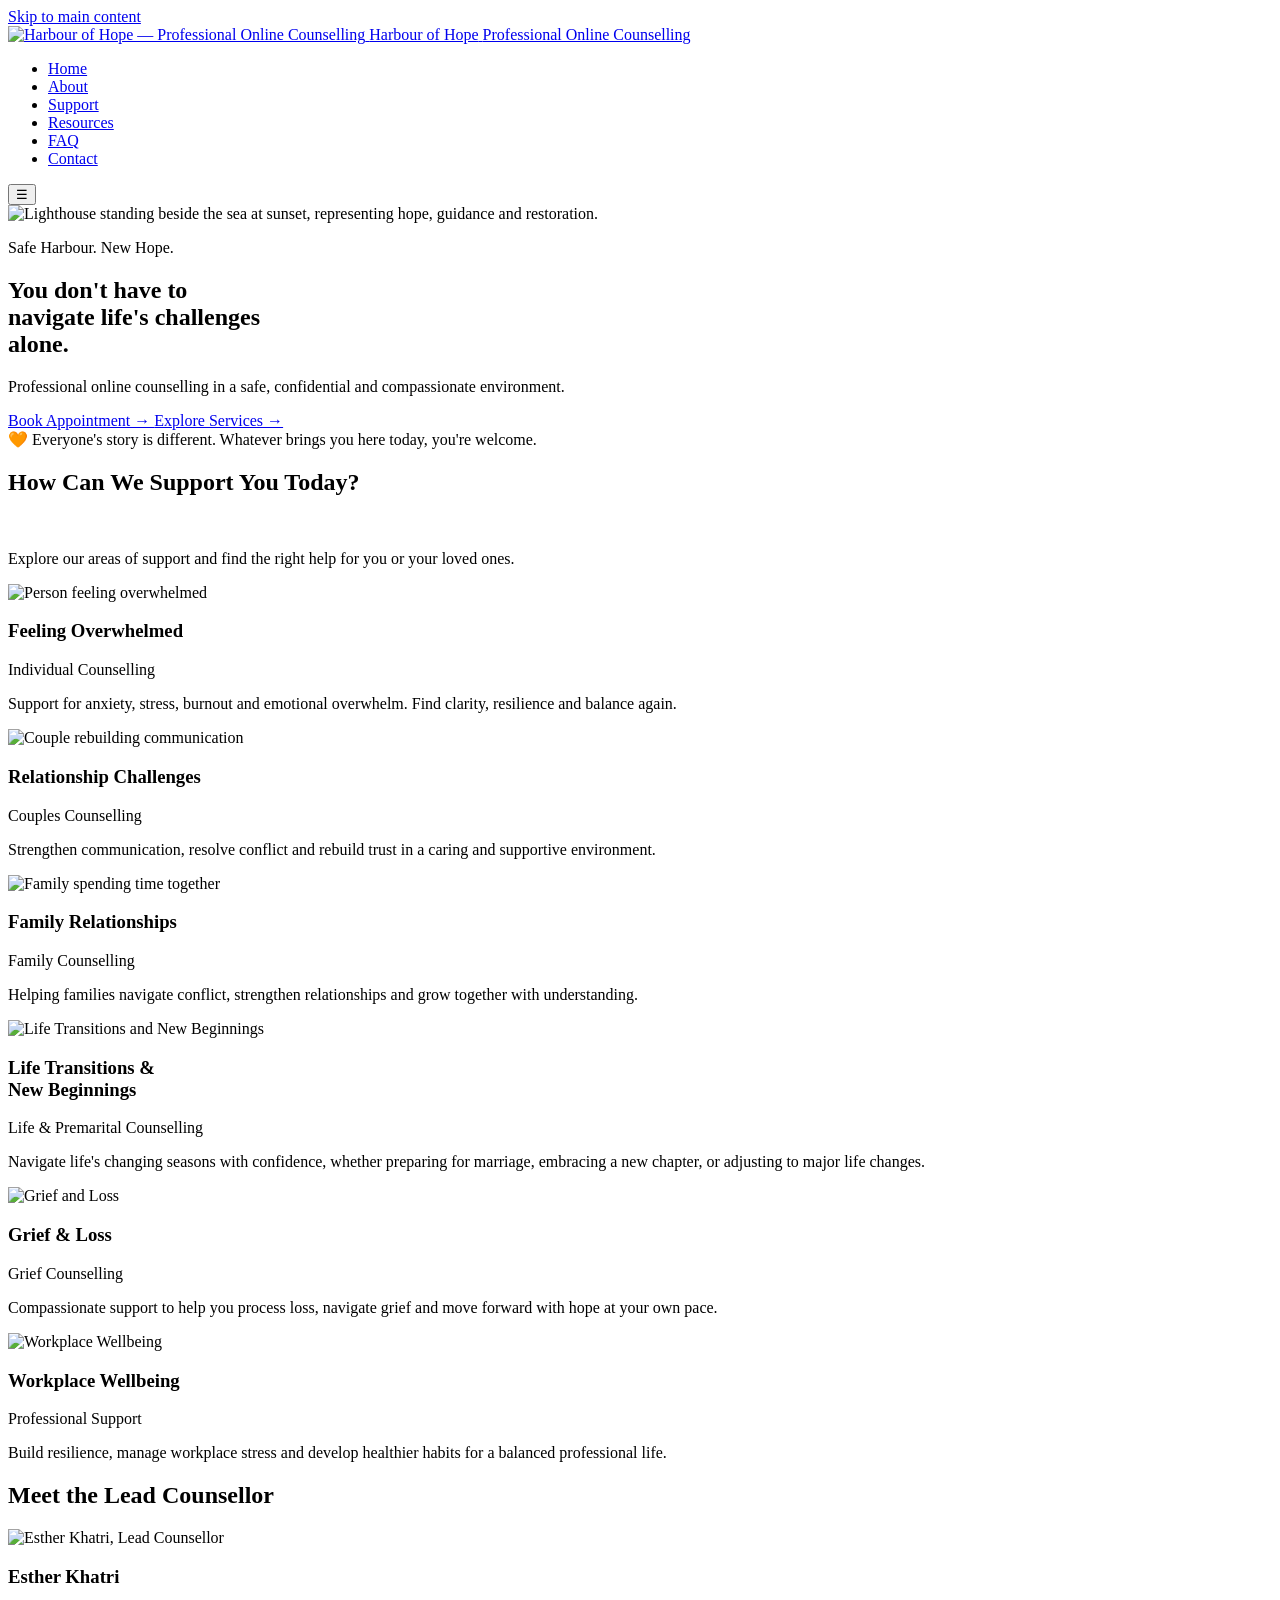
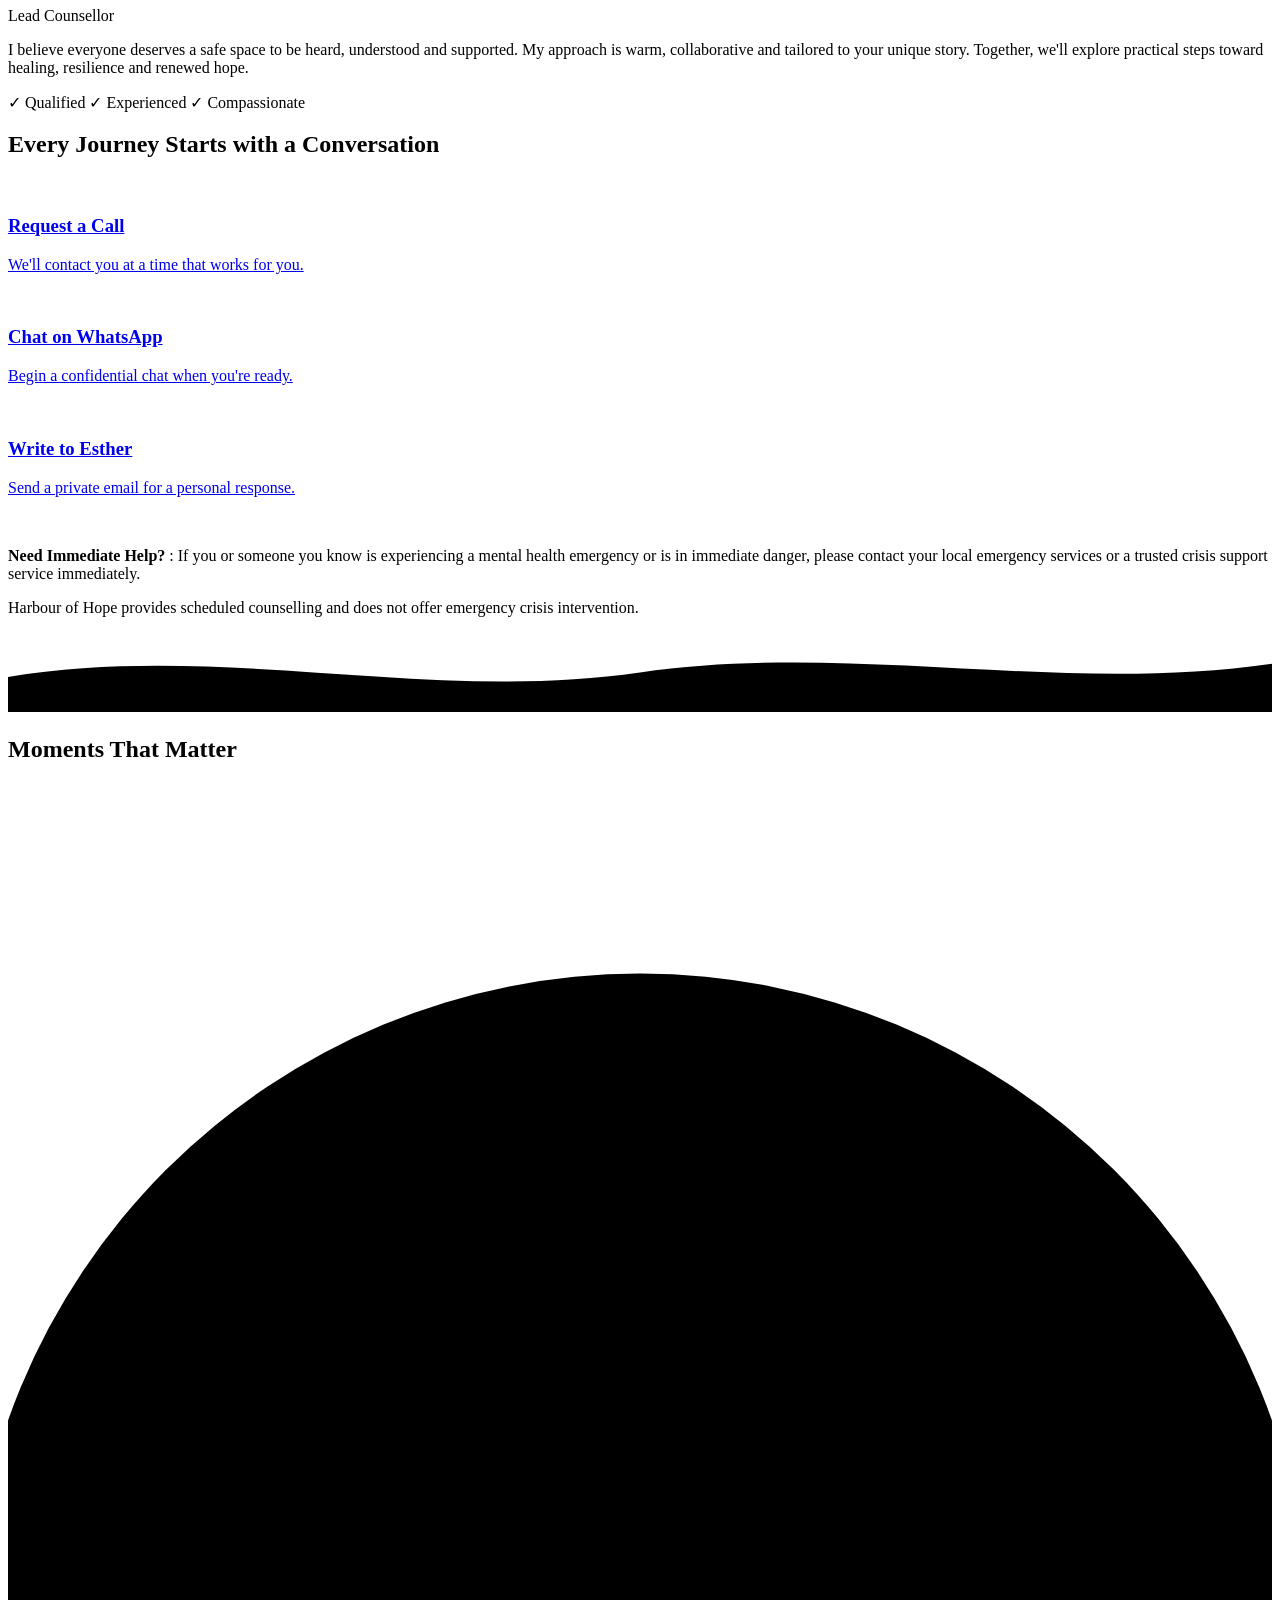
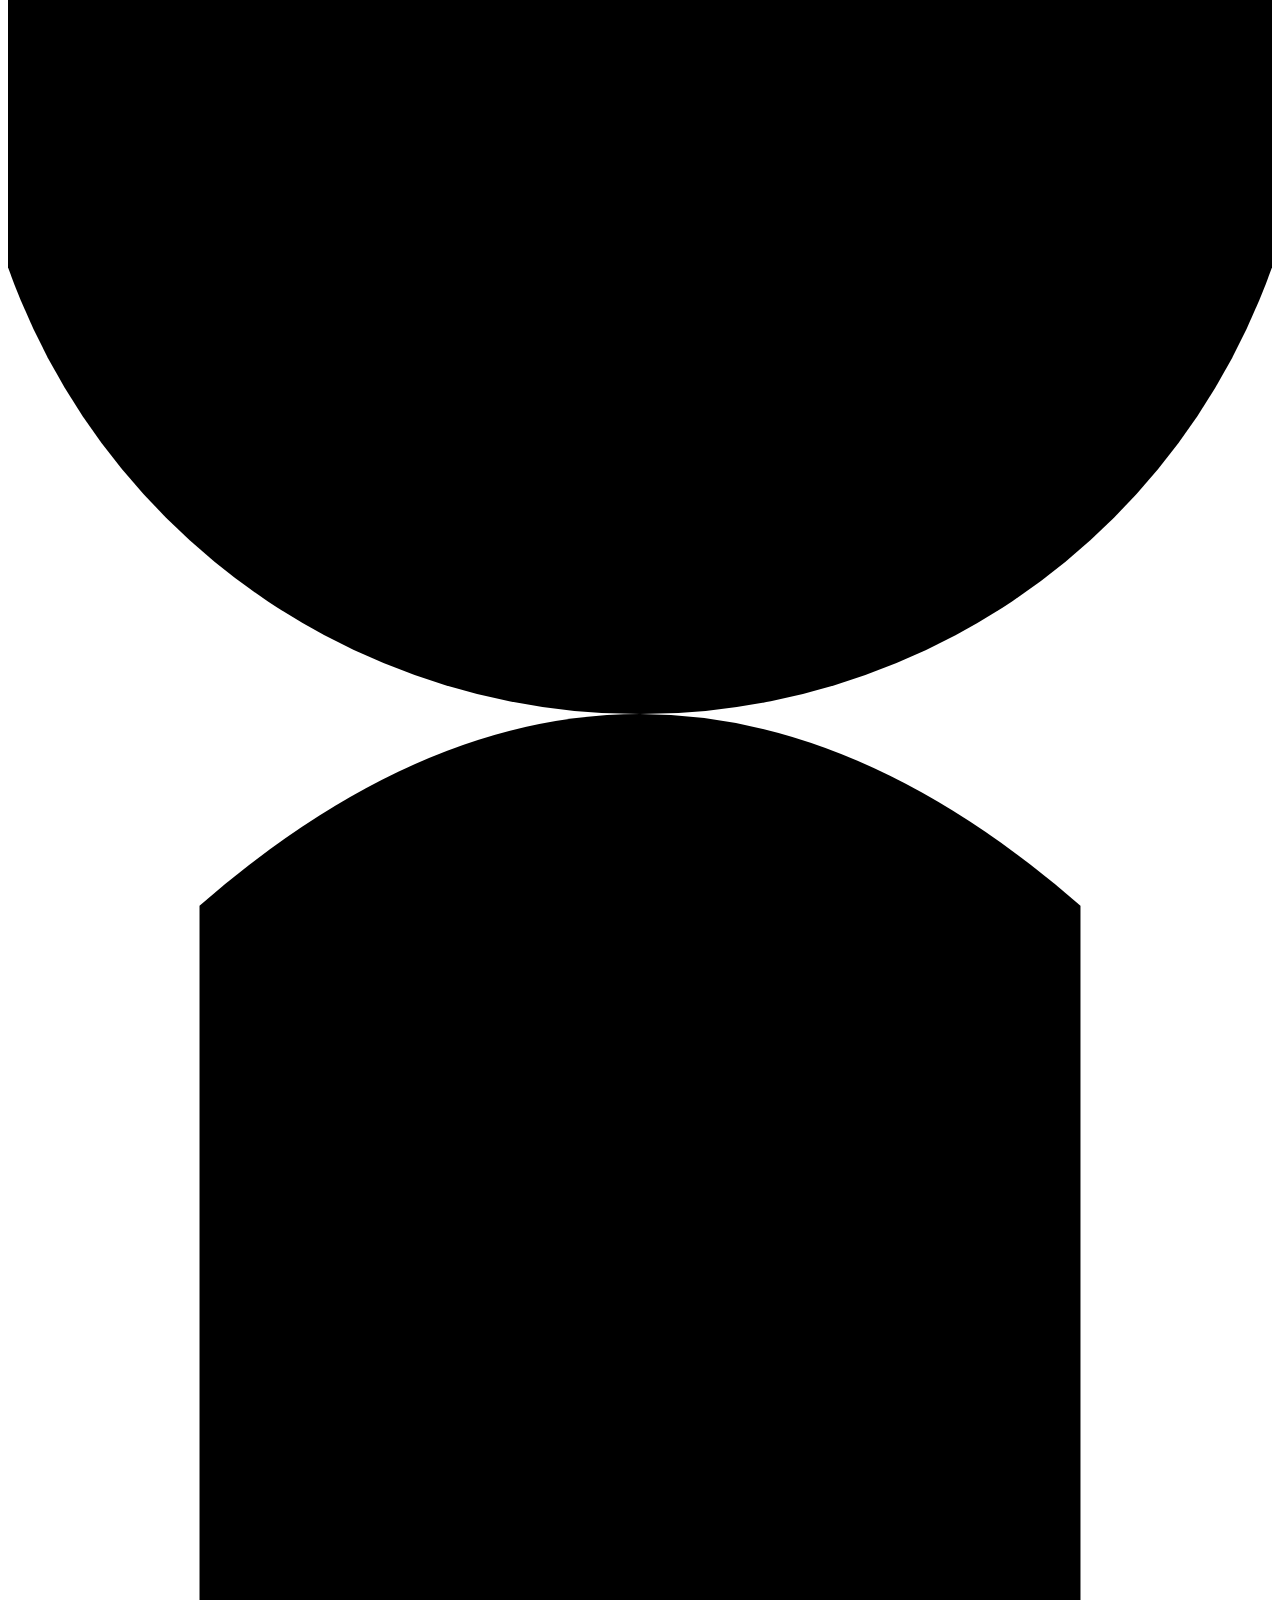
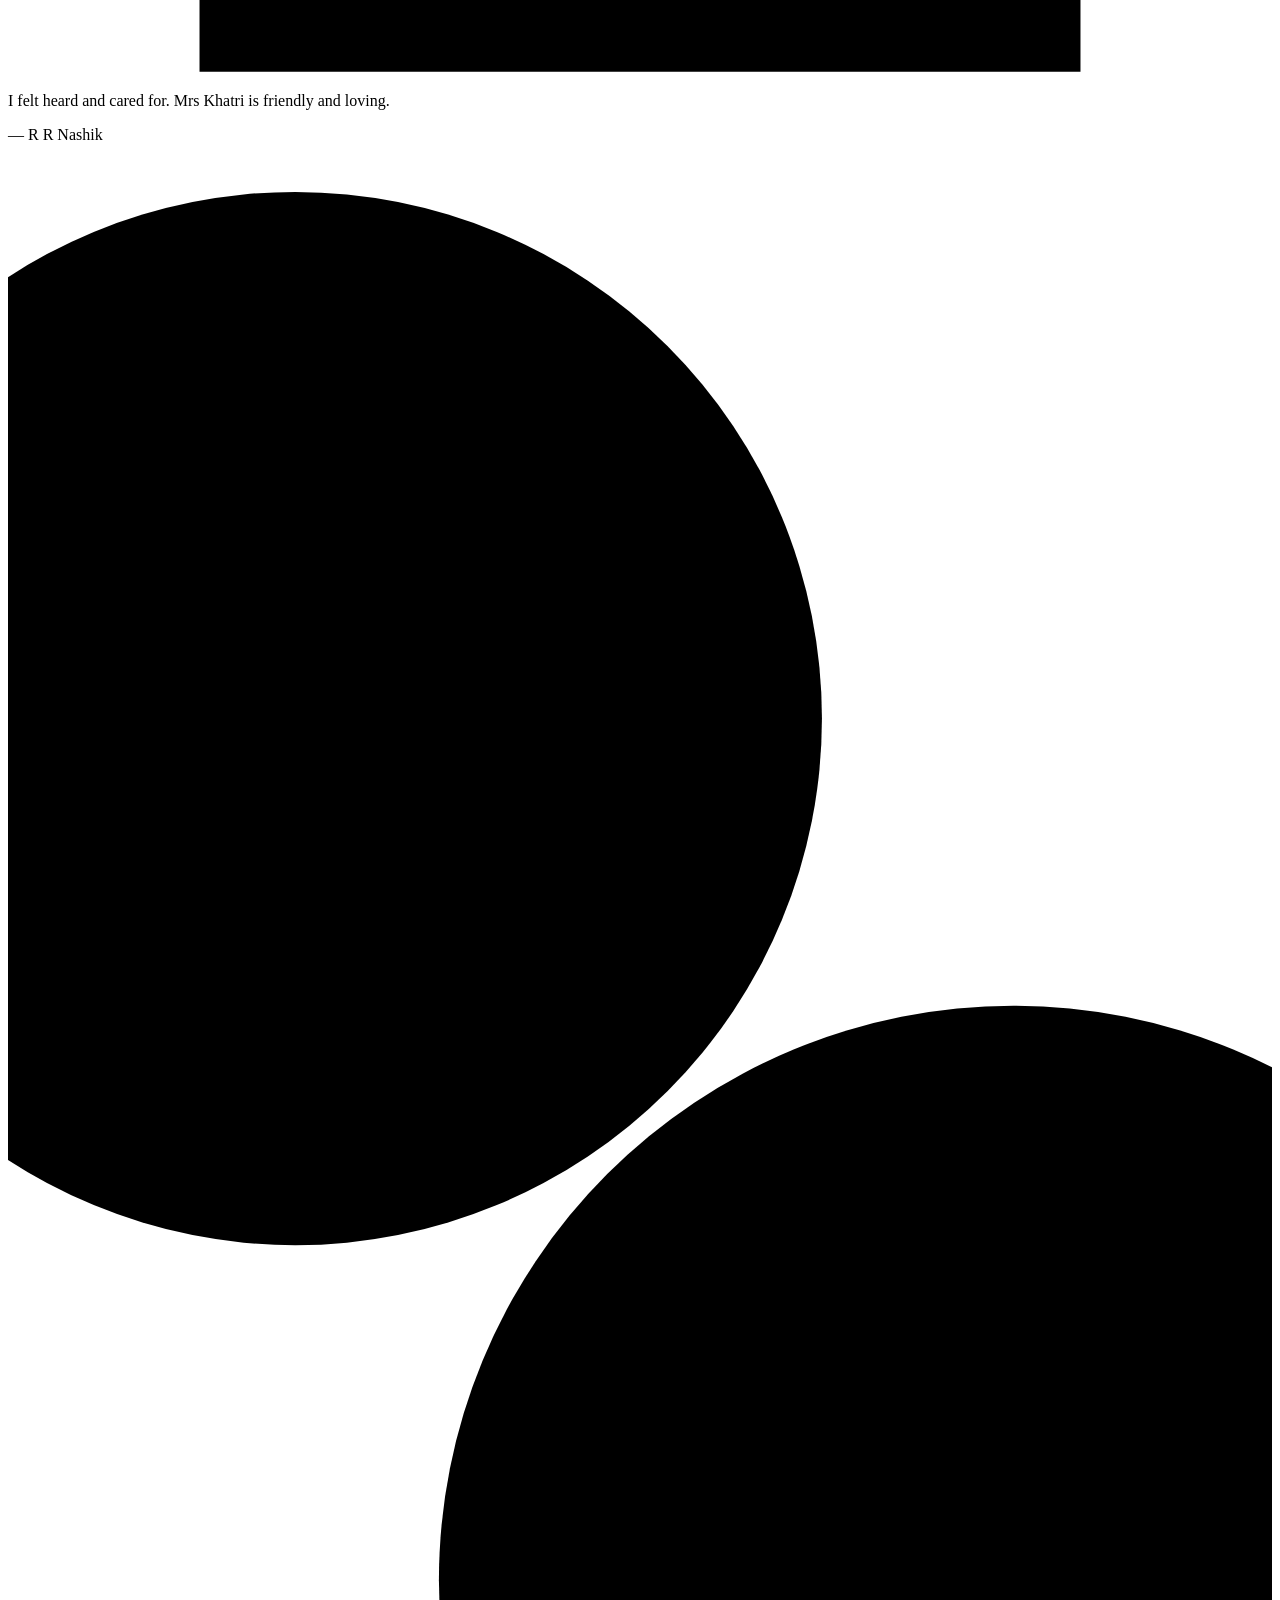
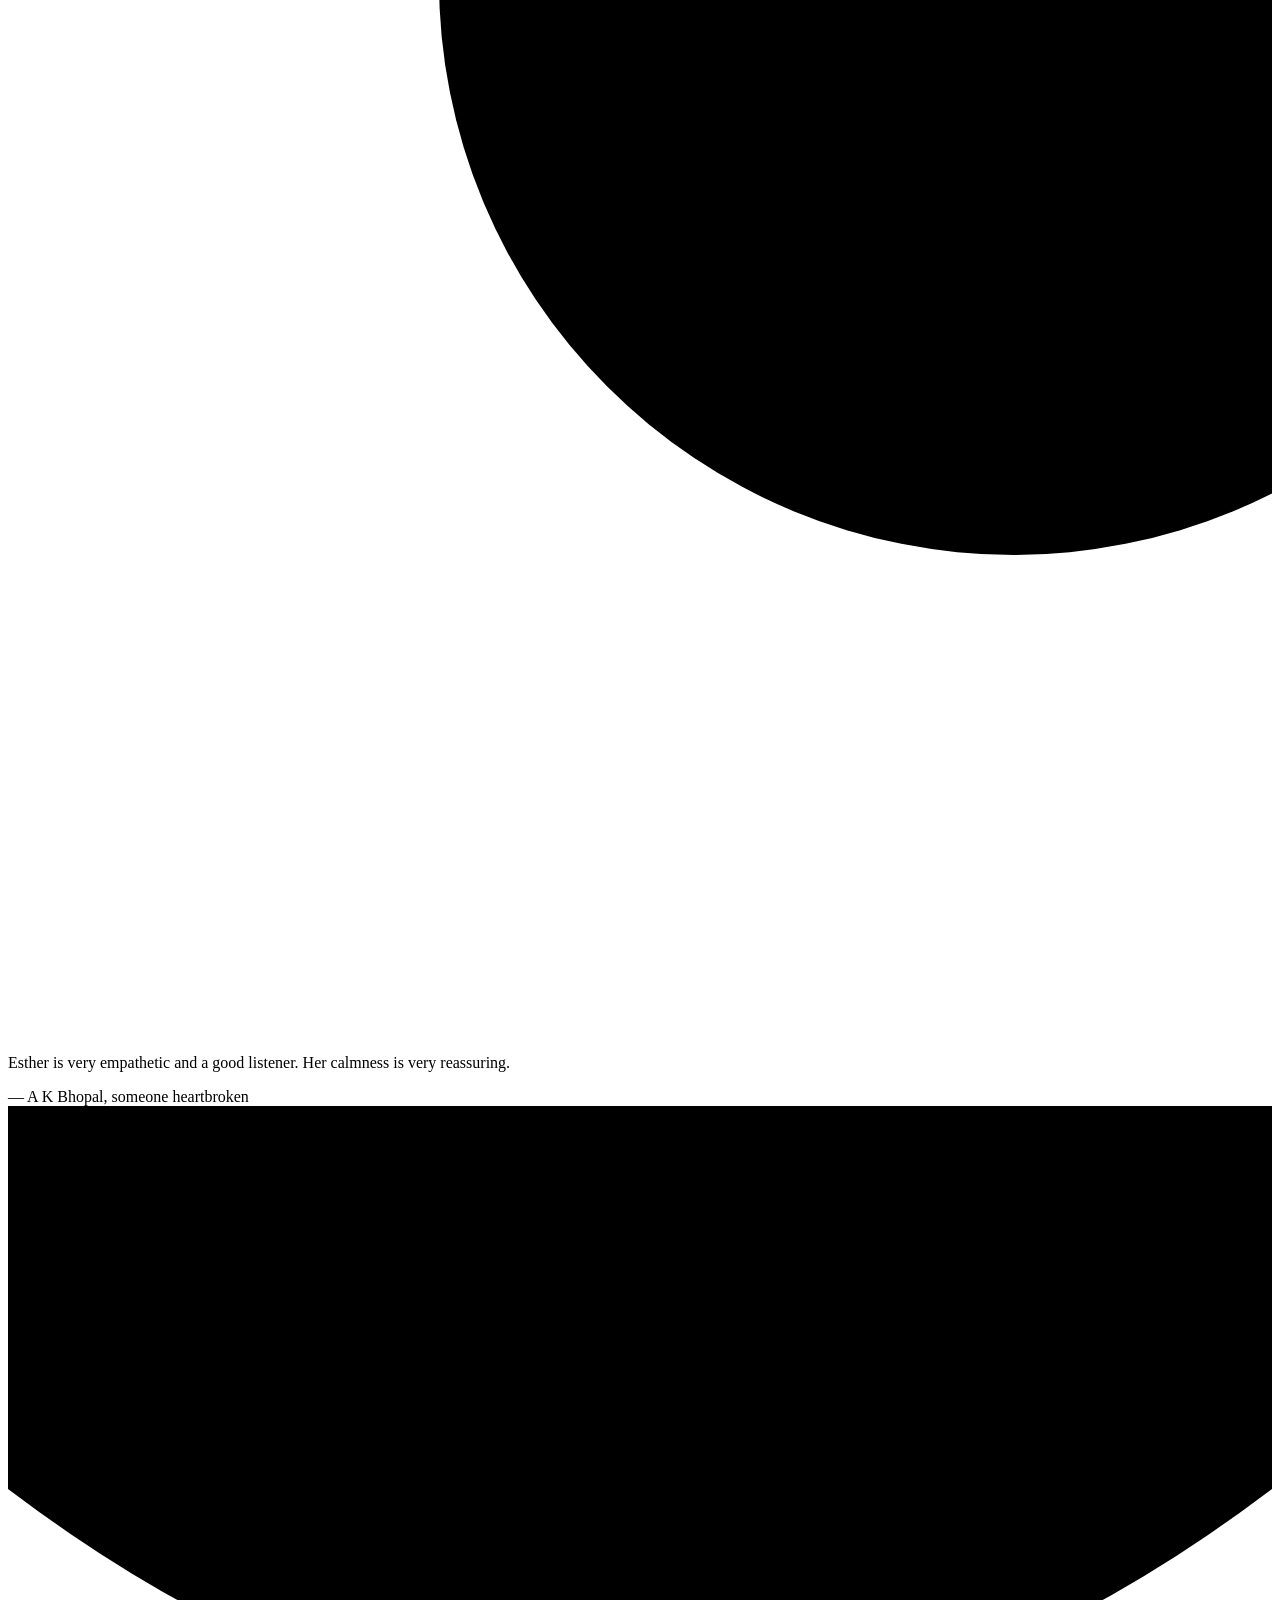
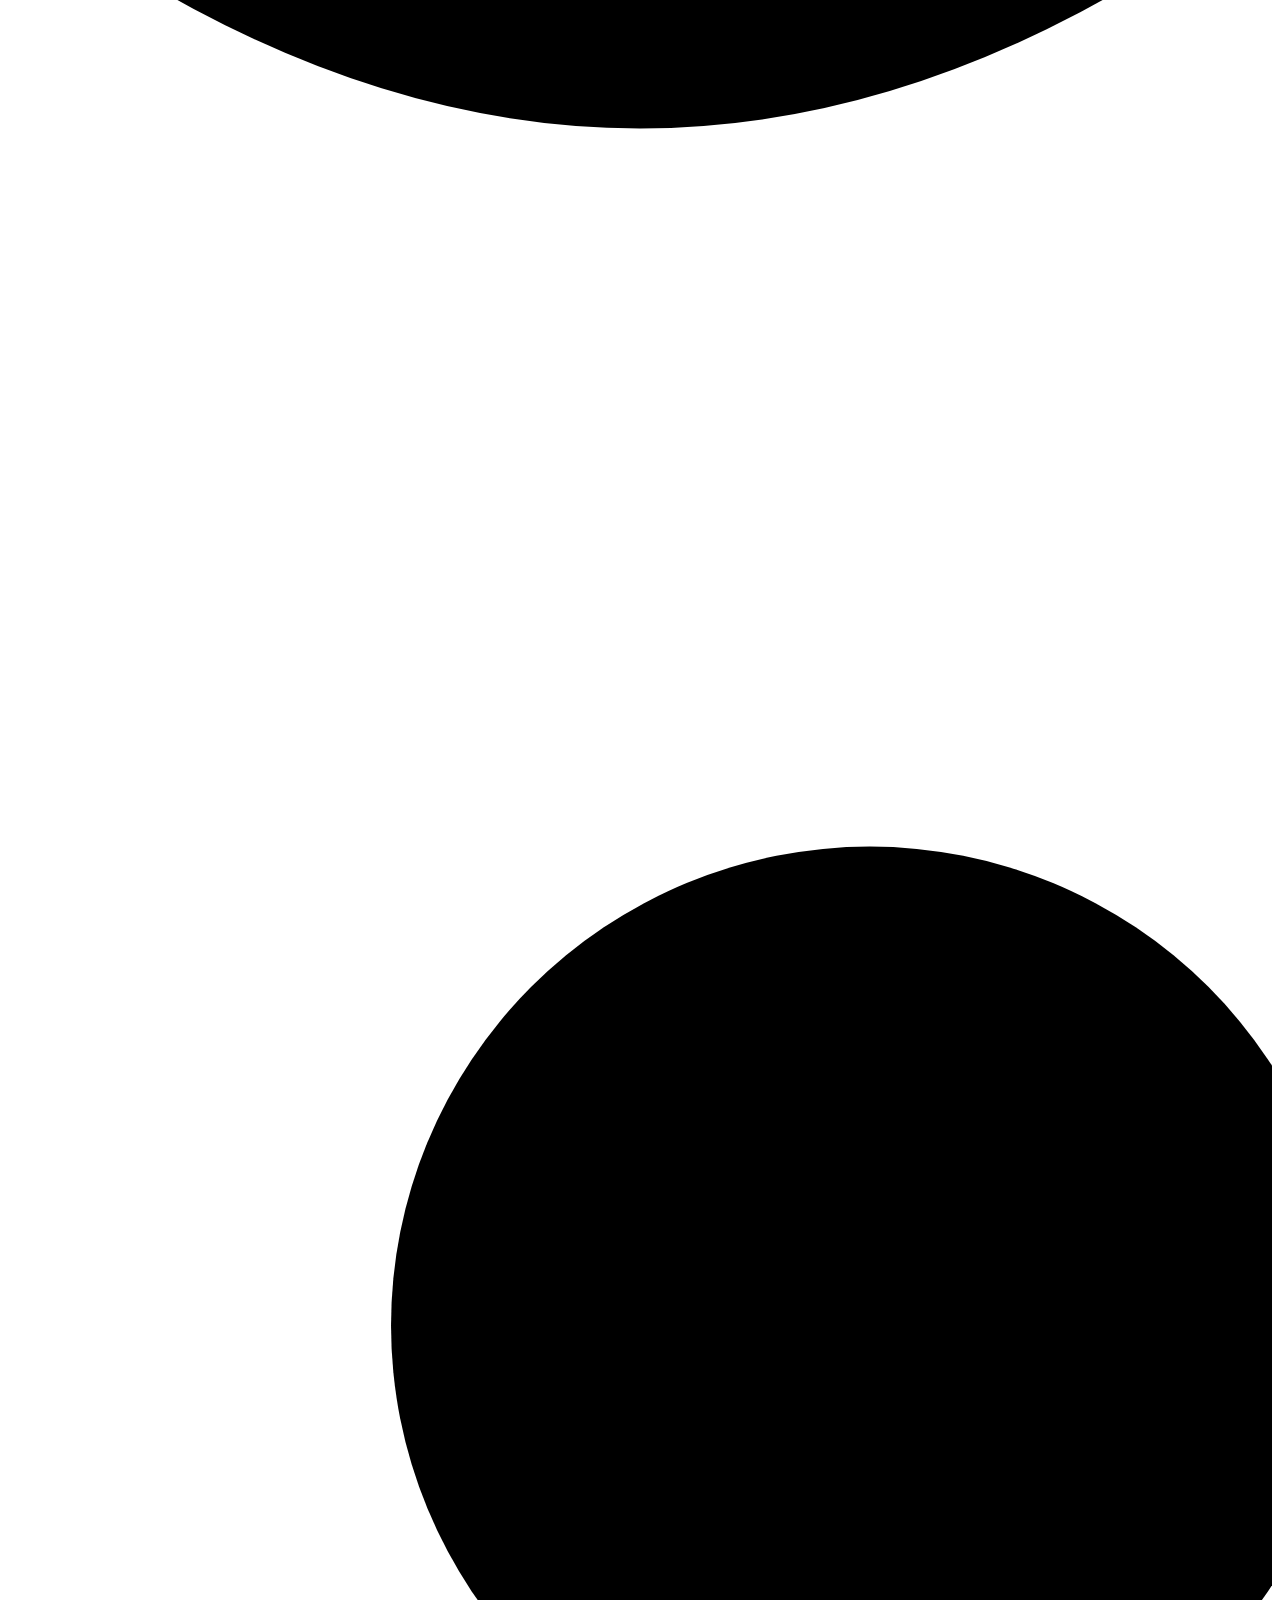
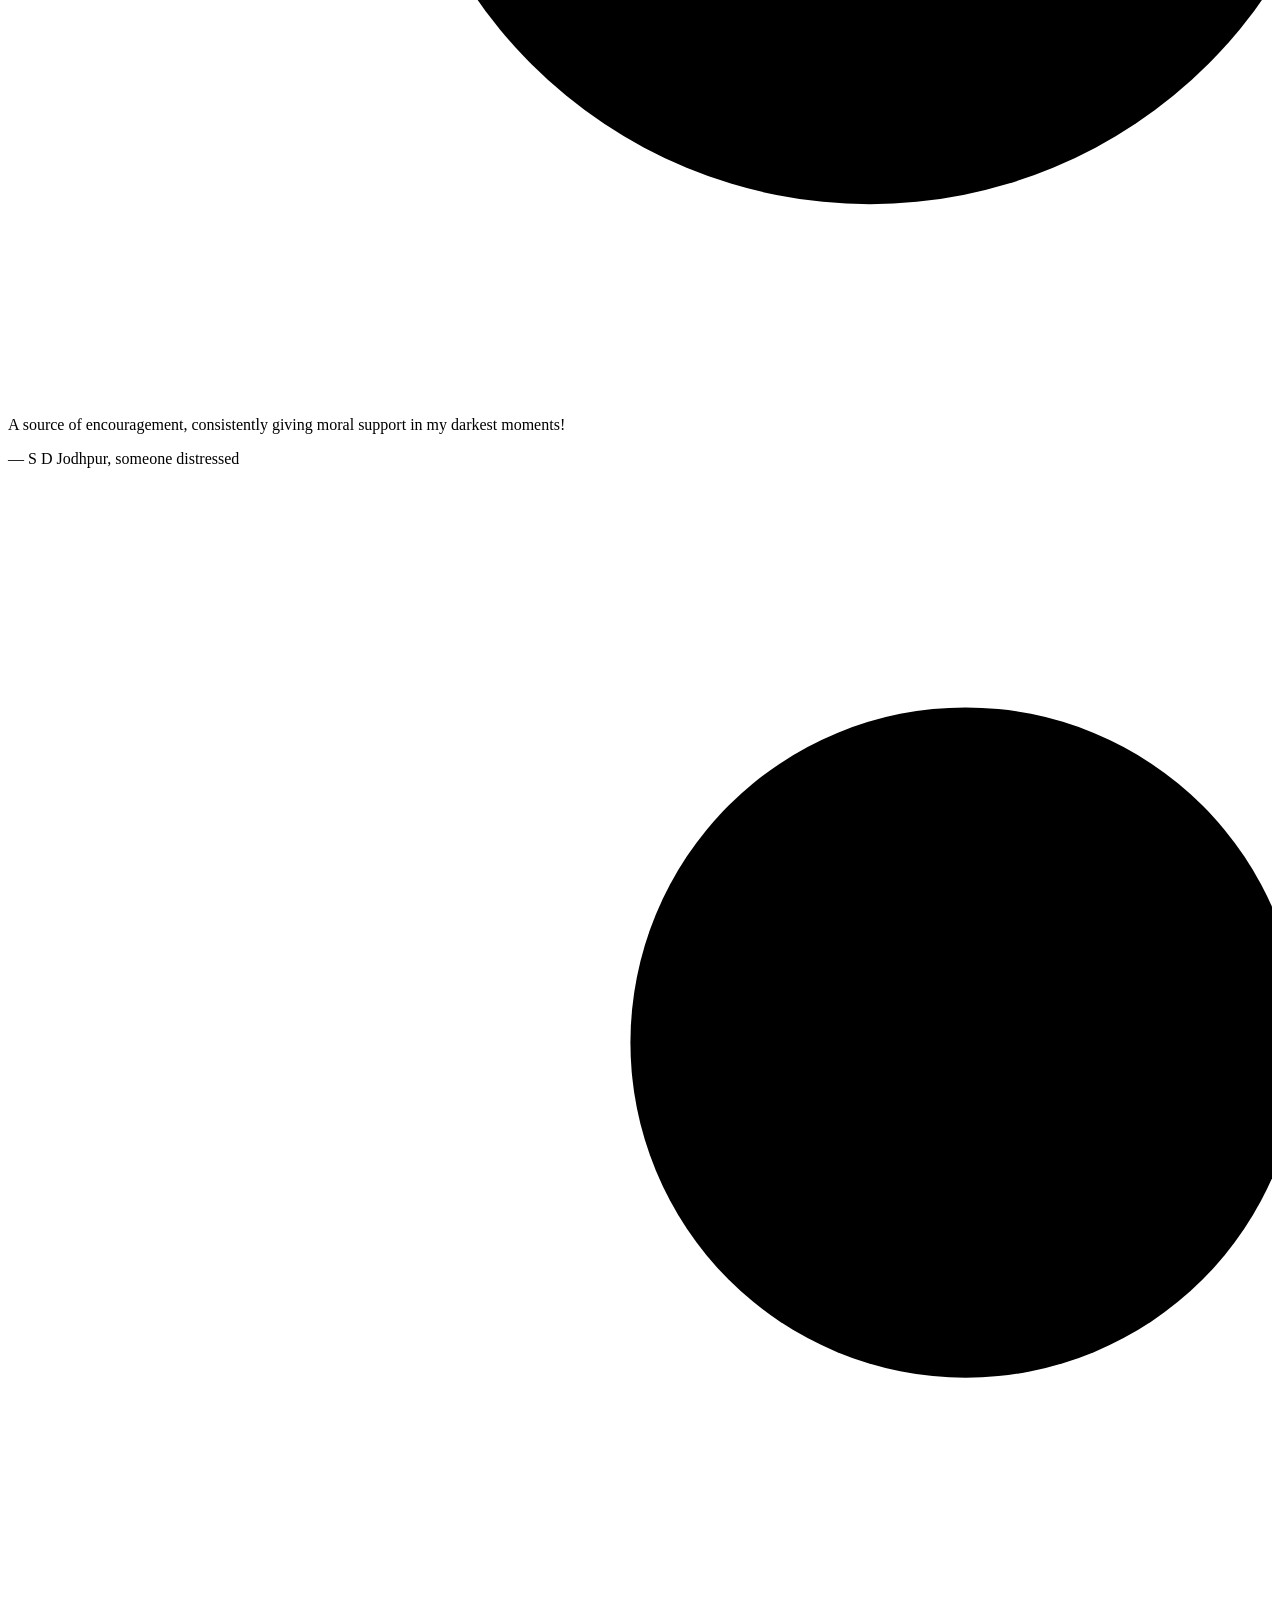
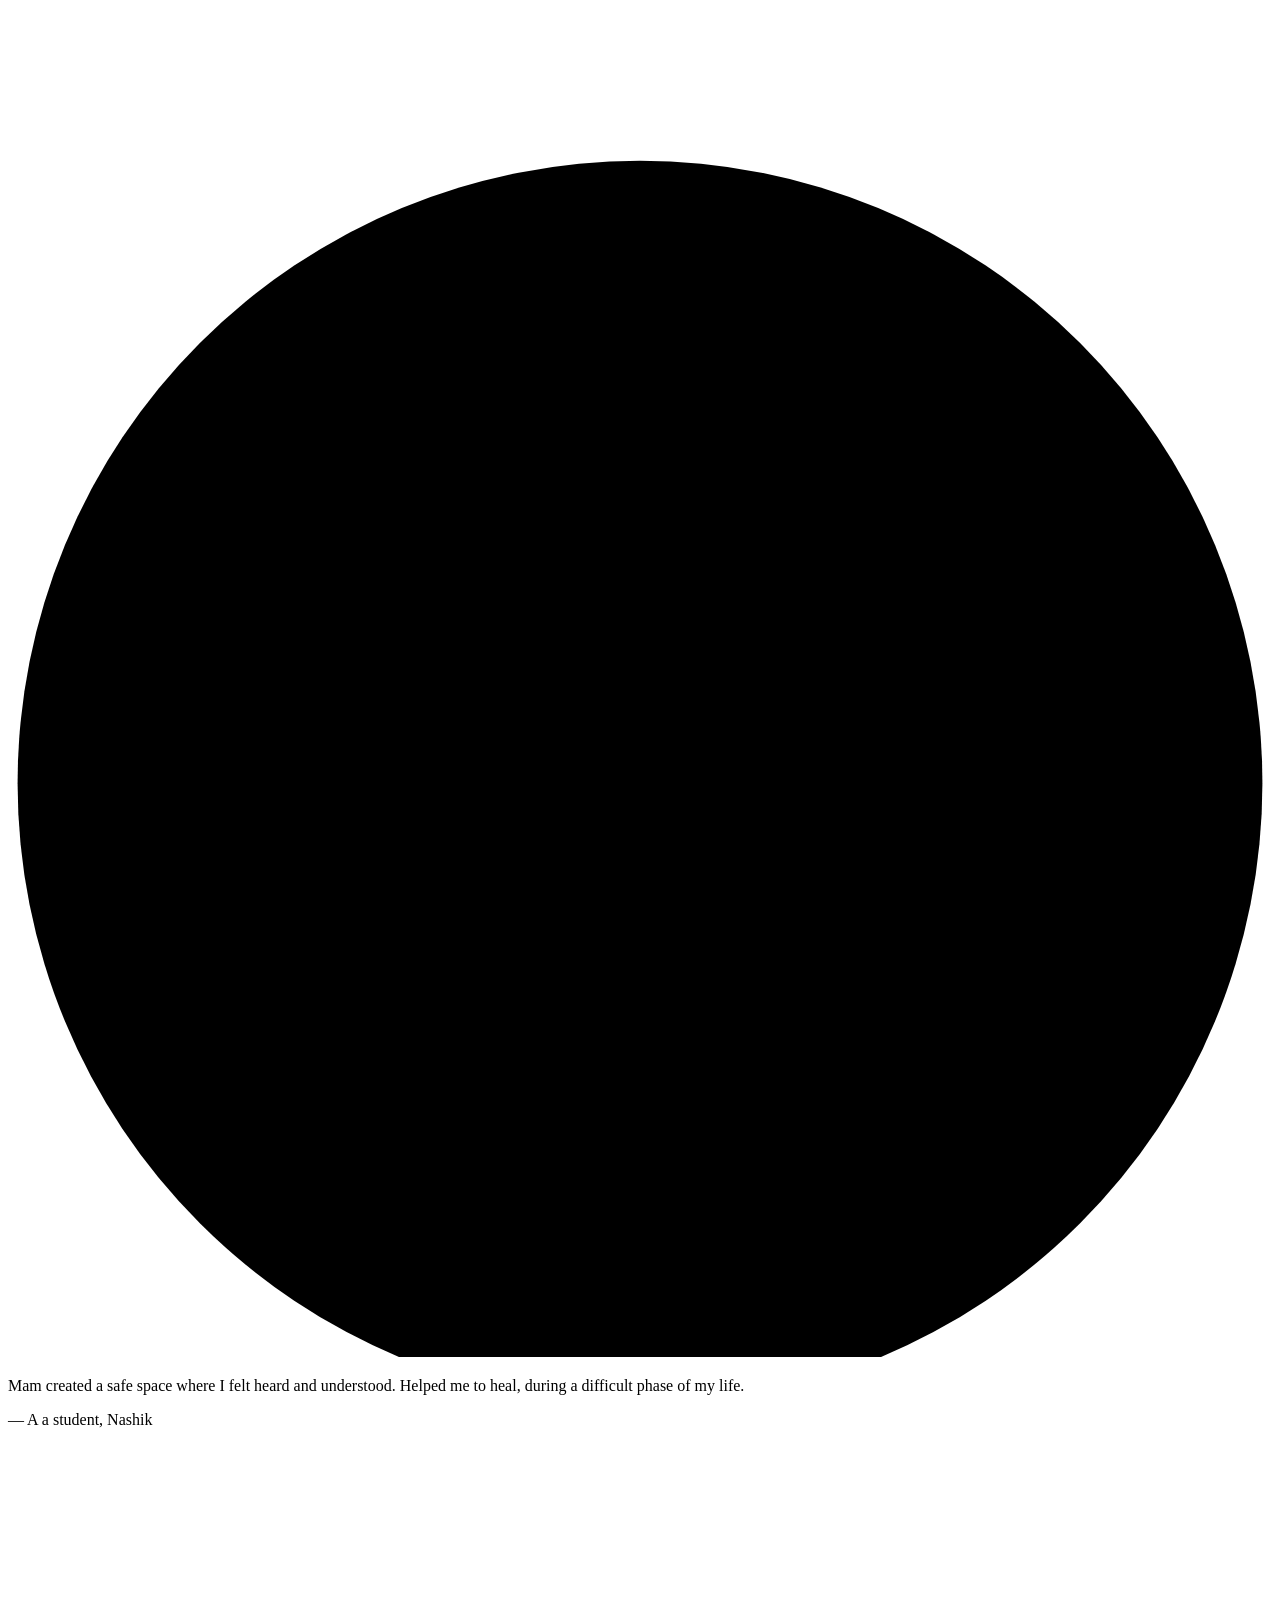
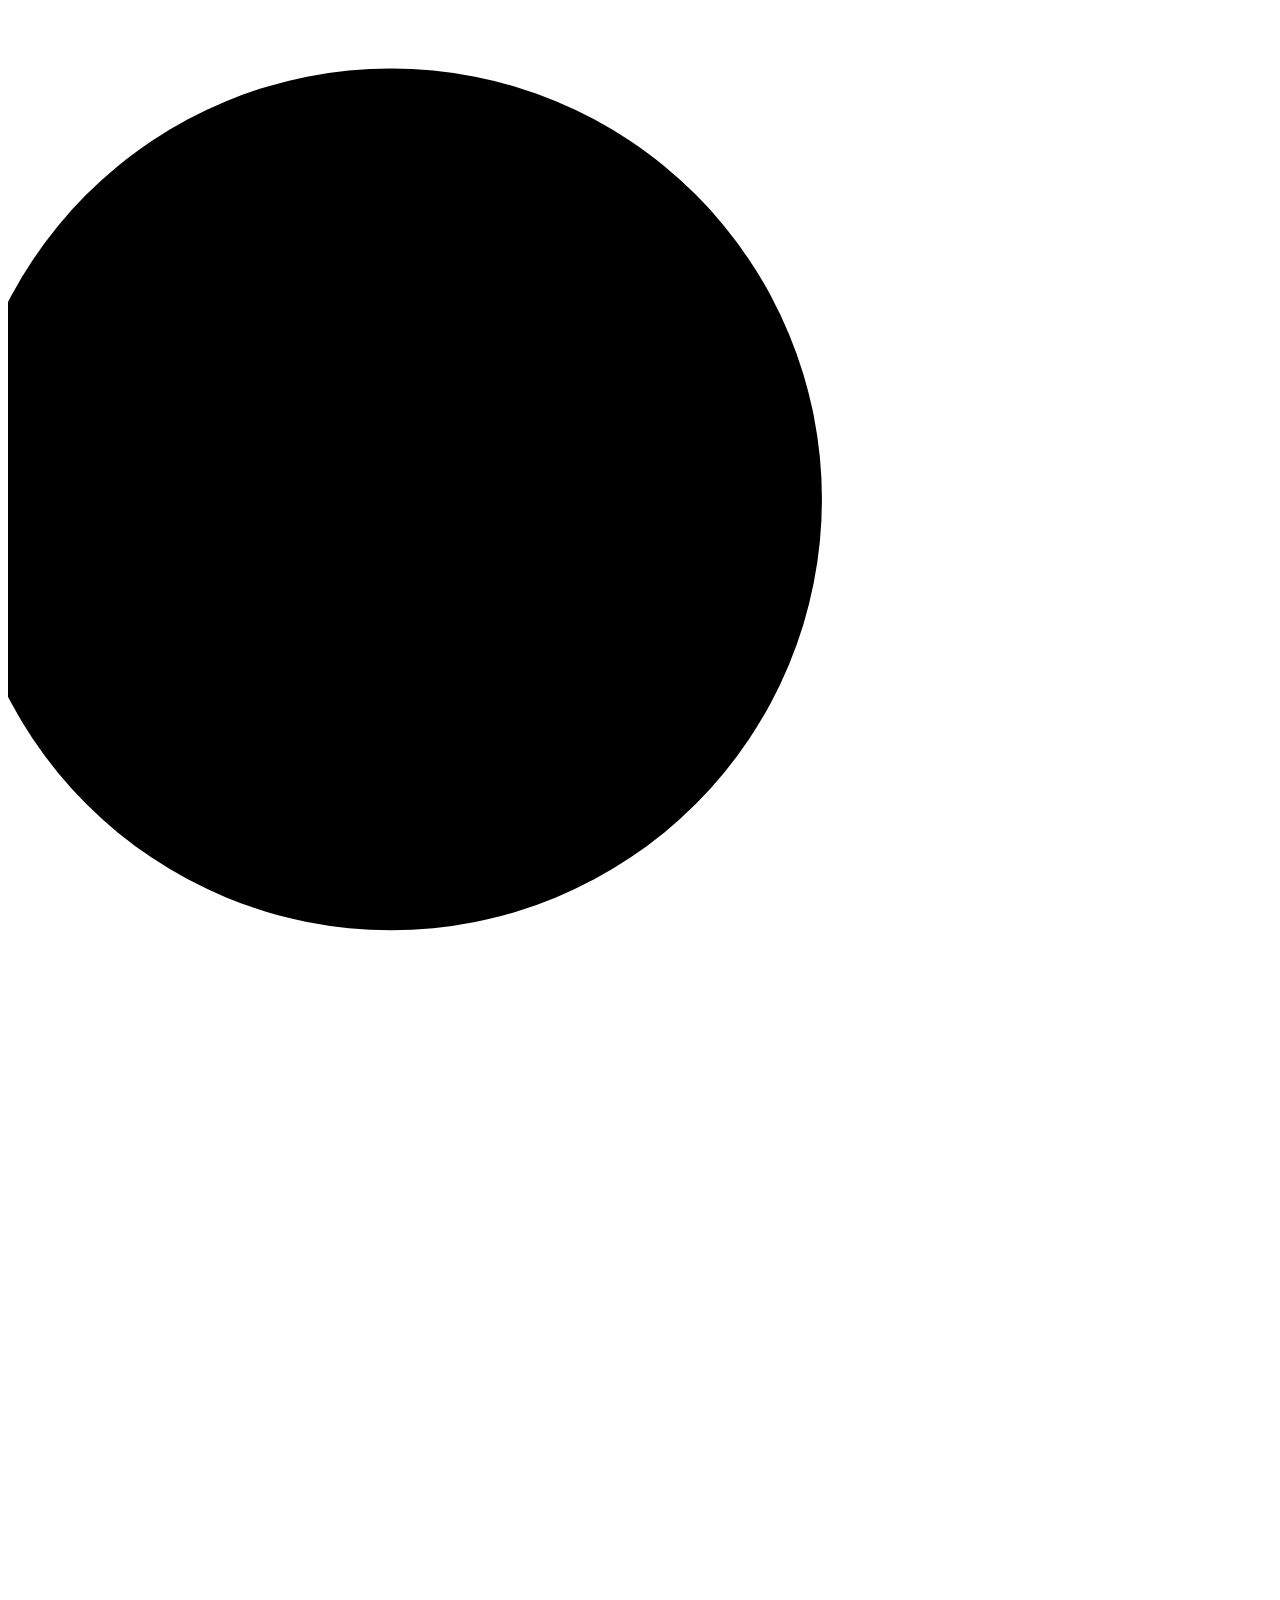
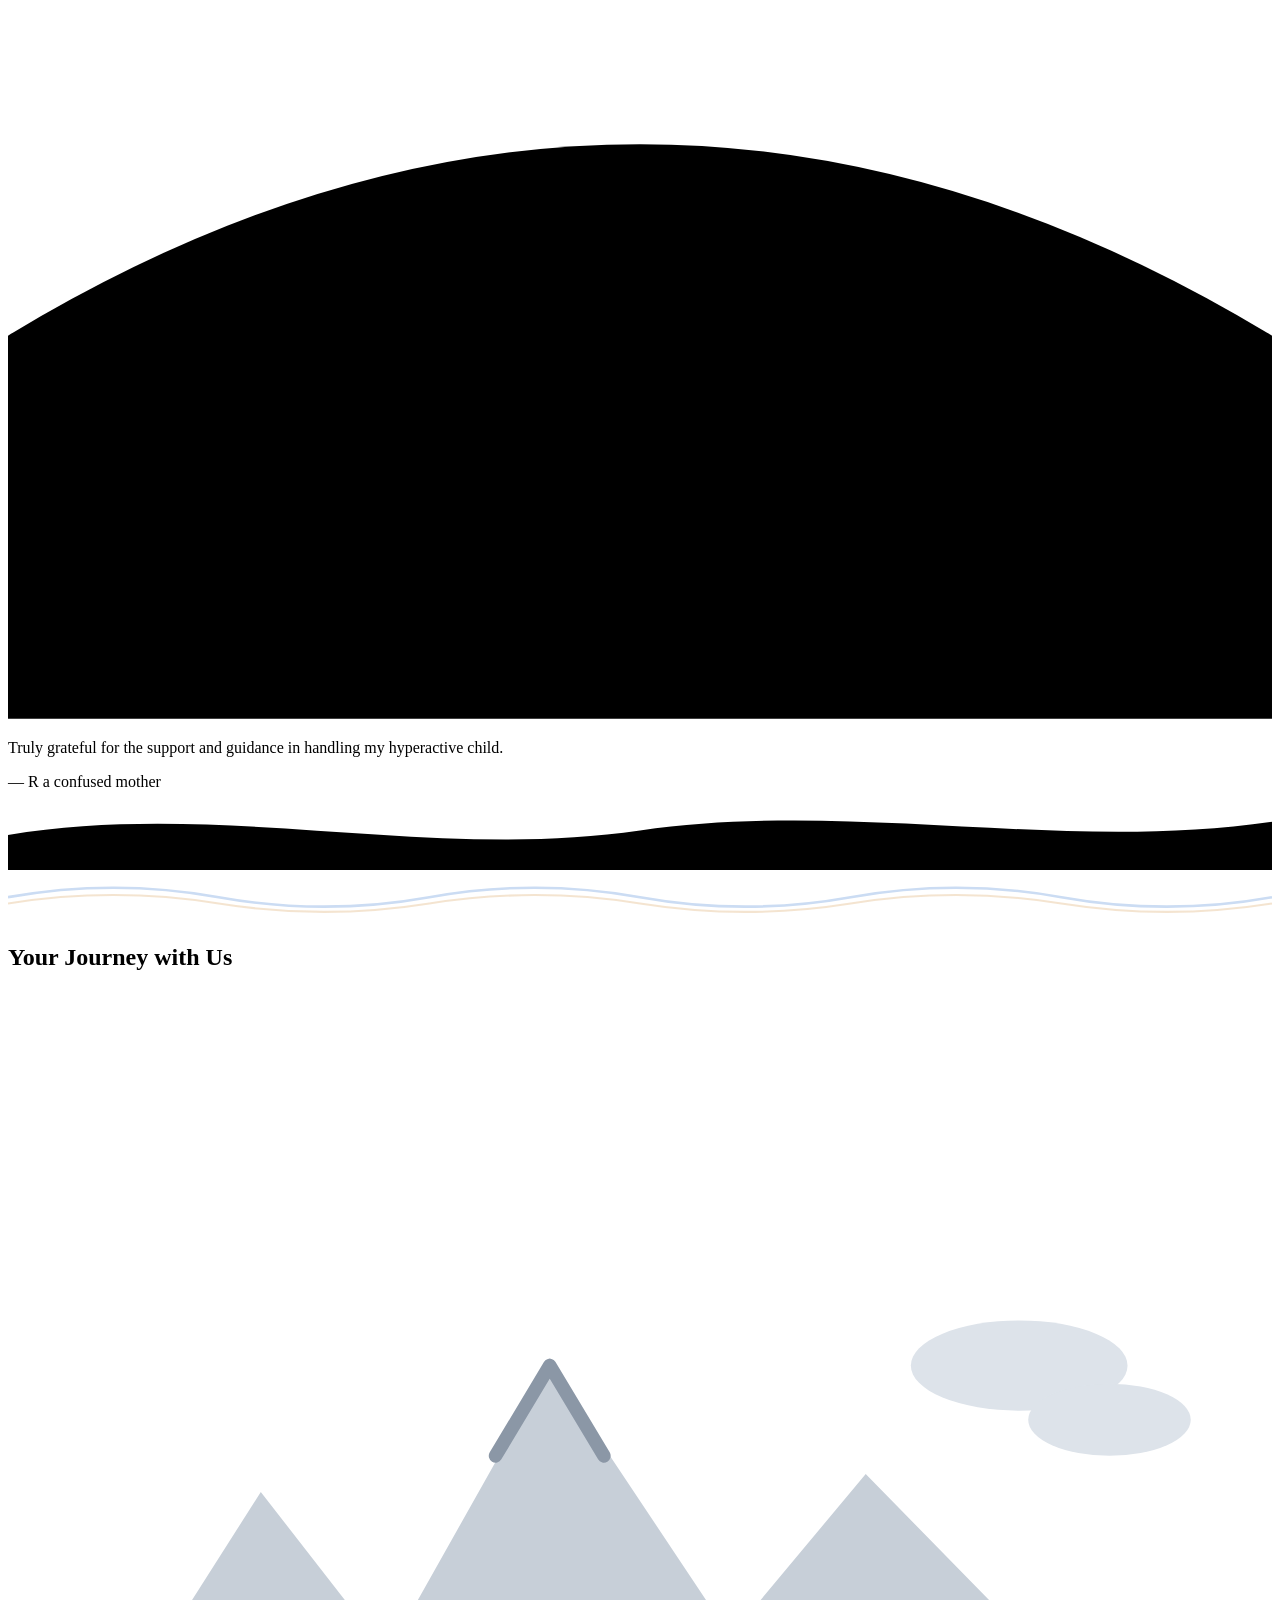
==== index.html @ 18857a2d "Add files via upload" ====
<!DOCTYPE html>
<html lang="en">

<head>
  <!-- ==========================================
       Basic Meta Information
  =========================================== -->
  <meta charset="UTF-8">
  <meta name="viewport" content="width=device-width, initial-scale=1.0">

  <title>Harbour of Hope | Professional Christian Counselling & Emotional Support</title>

  <meta name="description"
    content="Harbour of Hope offers compassionate Christian counselling, emotional support, family guidance, and faith-based care to help individuals find healing, hope, and restoration.">

  <meta name="keywords"
    content="Christian counselling, emotional support, family counselling, faith, healing, hope, Harbour of Hope">

  <meta name="author" content="Harbour of Hope">

  <meta name="robots" content="index, follow">

  <!-- ==========================================
       Open Graph (Social Sharing)
       Update these before publishing
  =========================================== -->

  <meta property="og:title" content="Harbour of Hope">
  <meta property="og:description"
    content="Professional Christian counselling with compassion, wisdom, and hope.">
  <meta property="og:type" content="website">
  <meta property="og:image" content="assets/images/logo/social-preview.jpg">
  <meta property="og:url" content="https://www.harbourofhope.org">

  <!-- ==========================================
       Theme Color
  =========================================== -->

  <meta name="theme-color" content="#153E7A">

  <!-- ==========================================
       Favicon
  =========================================== -->

  <link rel="icon" href="assets/images/logo/favicon.ico">

  <!-- ==========================================
       Google Fonts
  =========================================== -->

  <link rel="preconnect" href="https://fonts.googleapis.com">

  <link rel="preconnect" href="https://fonts.gstatic.com" crossorigin>

  <link href="https://fonts.googleapis.com/css2?family=Inter:wght@400;500;600;700&family=Merriweather:wght@400;700&display=swap" rel="stylesheet">

  <!-- ==========================================
       Main Stylesheet
  =========================================== -->

  <link rel="stylesheet" href="assets/css/main.css">

</head>

<body>

  <!-- ==========================================
       Skip Link (Accessibility)
  =========================================== -->

  <a class="skip-link" href="#main-content">
    Skip to main content
  </a>

<!-- ==========================================
     Site Header
========================================== -->
<header class="site-header site-header--page">


  <div class="container">

    <nav class="site-nav" aria-label="Primary Navigation">

      <!-- Logo -->

      <a href="index.html" class="site-nav__logo">
        <img
          src="assets/images/logo/harbor-of-hope-logo.png"
          alt="Harbour of Hope —  Professional Online Counselling">
        <span class="site-nav__logo-text">
          <span class="site-nav__logo-title">Harbour of Hope</span>
          <span class="site-nav__logo-subtitle">Professional Online Counselling</span>
        </span>
      </a>

      

      <!-- Navigation -->

      <ul class="site-nav__menu">

        <li>
          <a href="index.html" class="site-nav__link">
            Home
          </a>
        </li>

        <li>
          <a href="pages/about.html" class="site-nav__link">
            About
          </a>
        </li>

        <li>
          <a href="pages/support.html" class="site-nav__link">
            Support
          </a>
        </li>

        <li>
          <a href="pages/resources.html" class="site-nav__link">
            Resources
          </a>
        </li>

        <li>
          <a href="pages/faq.html" class="site-nav__link">
            FAQ
          </a>
        </li>

        <li>
          <a href="pages/write-to-esther.html" class="site-nav__link">
            Contact
          </a>
        </li>

      </ul>

      <!-- Mobile Toggle -->

      <button
        class="site-nav__toggle"
        aria-label="Open navigation menu"
        aria-expanded="false">

        ☰

      </button>

    </nav>

  </div>

</header>

	


  <!-- ==========================================
       Main Content
  =========================================== -->

  <main id="main-content">

<!-- ==========================================
     Hero Section
========================================== -->

<section id="hero" class="hero">

  <!-- Full-width Background Image (wave edge is baked into the photo) -->

  <img
    class="hero__bg-image"
    src="assets/images/backgrounds/lighthouse-hero.webp"
    alt="Lighthouse standing beside the sea at sunset, representing hope, guidance and restoration."
    fetchpriority="high">

  <div class="hero__overlay">

    <div class="container">

      <div class="hero__text">

        <p class="hero__eyebrow">
          Safe Harbour. New Hope.
        </p>

        <h1 class="hero__title">
          You don't have to<br>
          navigate life's challenges<br>
          alone.
        </h1>

        <p class="hero__description">
          Professional online counselling in a safe, confidential
          and compassionate environment.
        </p>

        <div class="hero__actions">

          <a href="pages/book-appointment.html"
             class="button button--primary">
            Book Appointment →
          </a>

          <a href="pages/support.html"
             class="button button--secondary">
            Explore Services →
          </a>

        </div>

      </div>

    </div>

  <!-- Welcome note, overlaid on the rocky area -->

      <div class="hero__welcome">
        <span class="hero__welcome-heart">🧡</span>
        Everyone's story is different. Whatever brings you here today, you're welcome.
      </div>
      

  </div>

</section>
<!-- ==========================================
     Support Cards Section
========================================== -->

<section id="support" class="support-section">

    <div class="container">

        <div class="hero__support-title">
            <h2>How Can We <span>Support</span> You Today?</h2>
            <div class="hero__support-leaf">
                <img
                    src="assets/images/icons/leaf-divider.webp"
                    alt=""
                    aria-hidden="true">
            </div>
        </div>

        <p class="support-section__intro">
            Explore our areas of support and find the right help for you or your loved ones.
        </p>

        <div class="support-grid">
    <a  class="support-card">

    
      <div class="support-card__image support-card__image--cream">
        
            <img
                src="assets/images/support/feeling-overwhelmed.webp"
                alt="Person feeling overwhelmed">

        </div>

        <div class="support-card__content">

            <h3 class="support-card__title">
                Feeling Overwhelmed
            </h3>

            <p class="support-card__service">
                Individual Counselling
            </p>

            <p class="support-card__description">
              Support for anxiety, stress, burnout and emotional overwhelm. Find clarity, resilience and balance again.  
            </p>
            
        </div>

    </a>

  
    <a  class="support-card">
      
    
    <div class="support-card__image support-card__image--sage">
        <img
            src="assets/images/support/relationship-challenges.webp"
            alt="Couple rebuilding communication">
    </div>

    <div class="support-card__content">

        <h3 class="support-card__title">
            Relationship Challenges
        </h3>

        <p class="support-card__service">
            Couples Counselling
        </p>

        <p class="support-card__description">
            Strengthen communication, resolve conflict and rebuild trust in a caring and supportive environment.
        </p>

        

    </div>

    </a>

    <a  class="support-card">
    <div class="support-card__image support-card__image--blue">
        <img
            src="assets/images/support/family-relationships.webp"
            alt="Family spending time together">
    </div>

    <div class="support-card__content">

        <h3 class="support-card__title">
            Family Relationships
        </h3>

        <p class="support-card__service">
            Family Counselling
        </p>

        <p class="support-card__description">
            Helping families navigate conflict, strengthen relationships and grow together with understanding.
        </p>

        

    </div>

    </a>

</div>

 

<!-- ==========================================
     Additional Support Services
========================================== -->

<div class="support-services">

    <a  class="support-service">

        <div class="support-service__image">

            <img
                src="assets/images/support/life-transitions-new-beginnings.webp"
                alt="Life Transitions and New Beginnings">

        </div>

        <div class="support-service__content">

            <h3 class="support-service__title">
                Life Transitions &amp;<br>
                New Beginnings
            </h3>

            <p class="support-service__type">
                Life &amp; Premarital Counselling
            </p>

            <p class="support-service__description">
                Navigate life's changing seasons with confidence, whether preparing for marriage, embracing a new chapter, or adjusting to major life changes.
            </p>

            

        </div>

    </a>

    <a  class="support-service">

    <div class="support-service__image">

        <img
            src="assets/images/support/grief-loss.webp"
            alt="Grief and Loss">

    </div>

    <div class="support-service__content">

        <h3 class="support-service__title">
            Grief &amp; Loss
        </h3>

        <p class="support-service__type">
            Grief Counselling
        </p>

        <p class="support-service__description">
            Compassionate support to help you process loss, navigate grief and move forward with hope at your own pace.
        </p>

        

    </div>

</a>

<a  class="support-service">

    <div class="support-service__image">

        <img
            src="assets/images/support/workplace-wellbeing.webp"
            alt="Workplace Wellbeing">

    </div>

    <div class="support-service__content">

        <h3 class="support-service__title">
            Workplace Wellbeing
        </h3>

        <p class="support-service__type">
            Professional Support
        </p>

        <p class="support-service__description">
            Build resilience, manage workplace stress and develop healthier habits for a balanced professional life.
        </p>

        

    </div>

</a>

</div>
</div>
</section>


<!-- ==========================================
     Meet the Lead Counsellor
========================================== -->

<section id="meet-esther" class="meet-section">

    <div class="container">

        <div class="meet-grid">

            <!-- ==========================================
                 LEFT PANEL
            =========================================== -->

            <div class="meet-panel">

                <h2 class="meet-panel__heading">
                    Meet the Lead Counsellor
                </h2>

                <div class="meet-card">

                    <div class="meet-card__photo">

                        <img
                            src="assets/images/esther/esther-khatri.webp"
                            alt="Esther Khatri, Lead Counsellor">

                    </div>

                    <div class="meet-card__content">

                        <h3 class="meet-card__name">
                            Esther Khatri
                        </h3>

                        <p class="meet-card__role">
                            Lead Counsellor
                        </p>

                        <p class="meet-card__intro">

                            I believe everyone deserves a safe space to be heard,
                            understood and supported. My approach is warm,
                            collaborative and tailored to your unique story.
                            Together, we'll explore practical steps toward
                            healing, resilience and renewed hope.

                        </p>

                        <div class="meet-card__badges">

                            <span>✓ Qualified</span>

                            <span>✓ Experienced</span>

                            <span>✓ Compassionate</span>

                        </div>

                    </div>

                </div>

            </div>

            <!-- ==========================================
                 RIGHT PANEL
            =========================================== -->

            <div class="conversation-panel">

                <h2 class="conversation-panel__heading">
                    Every Journey Starts with a Conversation
                </h2>

                <div class="conversation-links">

                    <a href="pages/book-appointment.html"
                       class="conversation-card">

                        <div class="conversation-card__icon">
                            <img src="assets/images/icons/phone.svg" alt="">
                        </div>

                        <h3>Request a Call</h3>

                        <p>
                            We'll contact you at a time that works for you.
                        </p>

                    </a>

                    <a href="pages/whatsapp-chat.html"
                       class="conversation-card">

                        <div class="conversation-card__icon">
                            <img 
                            class="whatsapp-icon"
                            src="assets/images/icons/whatsapp.svg" alt=""
                            alt="WhatsApp">
                        </div>

                        <h3>Chat on WhatsApp</h3>

                        <p>
                            Begin a confidential chat when you're ready.
                        </p>

                    </a>

                    <a href="pages/write-to-esther.html"
                       class="conversation-card">

                        <div class="conversation-card__icon">
                            <img src="assets/images/icons/mail.svg" alt="">
                        </div>

                        <h3>Write to Esther</h3>

                        <p>
                            Send a private email for a personal response.
                        </p>

                    </a>

                </div>
                
                <div class="conversation-note">

    <div class="conversation-note__icon">

        <img
            src="assets/images/icons/shield.svg"
            alt="">

    </div>

                  <div class="conversation-note__content">

                      
                      <p>
                          <strong>Need Immediate Help?</strong> : If you or someone you know is experiencing a mental health
                          emergency or is in immediate danger, please contact your local emergency services or a trusted crisis support
                          service immediately.

                      </p>

                      <p>

                          Harbour of Hope provides scheduled counselling and does
                          not offer emergency crisis intervention.

                      </p>

                  </div>

              </div>


        </div>

    </div>

    </div>

</section>

<!-- ==========================================
     Moments That Matter (Testimonials)
========================================== -->

<section id="moments" class="moments-section">

    <svg class="moments-wave moments-wave--top" viewBox="0 0 1440 90" preserveAspectRatio="none" aria-hidden="true" focusable="false">
        <path d="M0,50 C240,10 480,80 720,45 C960,10 1200,70 1440,35 L1440,90 L0,90 Z" />
    </svg>

    <div class="moments-band">

        <div class="container">

            <h2 class="moments-header__title">Moments That Matter</h2>

            <div class="moments-track">

                <article class="moment-card moment-card--1">
                    <svg class="moment-card__art" viewBox="0 0 132 260" aria-hidden="true" focusable="false">
                        <circle cx="66" cy="90" r="70" />
                        <path d="M20 180 Q66 140 112 180 L112 260 L20 260 Z" />
                    </svg>
                    <p class="moment-card__quote">
                        I felt heard and cared for. Mrs Khatri is friendly and loving.
                    </p>
                    <div class="moment-card__by">
                        <span class="moment-card__name">— R R</span>
                        <span class="moment-card__meta">Nashik</span>
                    </div>
                </article>

                <article class="moment-card moment-card--2">
                    <svg class="moment-card__art" viewBox="0 0 132 260" aria-hidden="true" focusable="false">
                        <circle cx="30" cy="60" r="55" />
                        <circle cx="105" cy="150" r="60" />
                    </svg>
                    <p class="moment-card__quote">
                        Esther is very empathetic and a good listener. Her calmness is very reassuring.
                    </p>
                    <div class="moment-card__by">
                        <span class="moment-card__name">— A K</span>
                        <span class="moment-card__meta">Bhopal, someone heartbroken</span>
                    </div>
                </article>

                <article class="moment-card moment-card--3">
                    <svg class="moment-card__art" viewBox="0 0 132 260" aria-hidden="true" focusable="false">
                        <path d="M0 40 Q66 90 132 40 L132 0 L0 0 Z" />
                        <circle cx="90" cy="190" r="50" />
                    </svg>
                    <p class="moment-card__quote">
                        A source of encouragement, consistently giving moral support in my darkest moments!
                    </p>
                    <div class="moment-card__by">
                        <span class="moment-card__name">— S D</span>
                        <span class="moment-card__meta">Jodhpur, someone distressed</span>
                    </div>
                </article>

                <article class="moment-card moment-card--4">
                    <svg class="moment-card__art" viewBox="0 0 132 260" aria-hidden="true" focusable="false">
                        <circle cx="66" cy="200" r="65" />
                        <circle cx="100" cy="60" r="35" />
                    </svg>
                    <p class="moment-card__quote">
                        Mam created a safe space where I felt heard and understood. Helped me to heal, during a difficult phase of my life.
                    </p>
                    <div class="moment-card__by">
                        <span class="moment-card__name">— A</span>
                        <span class="moment-card__meta">a student, Nashik</span>
                    </div>
                </article>

                <article class="moment-card moment-card--5">
                    <svg class="moment-card__art" viewBox="0 0 132 260" aria-hidden="true" focusable="false">
                        <path d="M0 220 Q66 180 132 220 L132 260 L0 260 Z" />
                        <circle cx="40" cy="70" r="45" />
                    </svg>
                    <p class="moment-card__quote">
                        Truly grateful for the support and guidance in handling my hyperactive child.
                    </p>
                    <div class="moment-card__by">
                        <span class="moment-card__name">— R</span>
                        <span class="moment-card__meta">a confused mother</span>
                    </div>
                </article>

            </div>

        </div>

    </div>

    <svg class="moments-wave moments-wave--bottom" viewBox="0 0 1440 90" preserveAspectRatio="none" aria-hidden="true" focusable="false">
        <path d="M0,50 C240,10 480,80 720,45 C960,10 1200,70 1440,35 L1440,90 L0,90 Z" />
    </svg>

</section>


    <section id="journey" class="journey-section">

      <!-- Wave line divider: top -->
      <svg class="journey-wave journey-wave--top" viewBox="0 0 1200 44" preserveAspectRatio="none" aria-hidden="true" focusable="false">
        <path d="M0 22 Q 100 4, 200 22 T 400 22 T 600 22 T 800 22 T 1000 22 T 1200 22"
              fill="none" stroke="#CBDCF3" stroke-width="2.5"/>
        <path d="M0 28 Q 100 12, 200 28 T 400 28 T 600 28 T 800 28 T 1000 28 T 1200 28"
              fill="none" stroke="#F0D9BC" stroke-width="2" opacity=".7"/>
      </svg>

      <div class="container">

        <h2 class="journey-header__title">Your Journey with Us</h2>

        <div class="journey-timeline">

          <!-- Connecting path: dips down to meet each scene, level across the steps -->
          <svg class="journey-connector" viewBox="0 0 1000 150" preserveAspectRatio="none" aria-hidden="true" focusable="false">
            <path d="M0,95 C60,95 90,45 150,45 L850,45 C910,45 940,95 1000,95"
                  fill="none" stroke="var(--color-primary-light)" stroke-width="2"
                  stroke-dasharray="7 7" opacity=".55"/>
          </svg>

          <!-- Starting point: desolate, alone -->
          <div class="journey-scene journey-scene--start">

            <div class="journey-scene__visual">
              <svg viewBox="0 0 140 90" aria-hidden="true" focusable="false">
                <path d="M0 78 L28 34 L42 52 L60 20 L80 50 L95 32 L140 78 Z" fill="#C7CFD8"/>
                <path d="M0 78 L20 55 L34 66 L52 46 L68 64 L84 50 L140 78 Z" fill="#AEB9C6"/>
                <path d="M60 20 L54 30 M60 20 L66 30" stroke="#8B97A6" stroke-width="1.5" stroke-linecap="round" fill="none"/>
                <ellipse cx="112" cy="20" rx="12" ry="5" fill="#DDE3EA"/>
                <ellipse cx="122" cy="26" rx="9" ry="4" fill="#DDE3EA"/>
                <line x1="0" y1="78" x2="140" y2="78" stroke="#B7C1CC" stroke-width="1.5"/>
              </svg>
            </div>

            <p class="journey-scene__caption">Where it feels heavy</p>

          </div>

          <!-- Steps -->
          <ol class="journey-steps">

            <li class="journey-step">

              <div class="journey-step__visual">
                <div class="journey-step__icon">
                  <svg viewBox="0 0 24 24" fill="none" stroke="currentColor" stroke-width="1.8" aria-hidden="true">
                    <path d="M21 11.5a8.38 8.38 0 0 1-.9 3.8 8.5 8.5 0 0 1-7.6 4.7 8.38 8.38 0 0 1-3.8-.9L3 21l1.9-5.7a8.38 8.38 0 0 1-.9-3.8 8.5 8.5 0 0 1 4.7-7.6 8.38 8.38 0 0 1 3.8-.9h.5a8.48 8.48 0 0 1 8 8v.5Z"/>
                    <circle cx="8.5" cy="12" r="1" fill="currentColor" stroke="none"/>
                    <circle cx="12" cy="12" r="1" fill="currentColor" stroke="none"/>
                    <circle cx="15.5" cy="12" r="1" fill="currentColor" stroke="none"/>
                  </svg>
                </div>
              </div>

              <h3 class="journey-step__title">Reach Out</h3>

              <p class="journey-step__desc">Take the first step at your comfort.</p>

            </li>

            <li class="journey-step">

              <div class="journey-step__visual">
                <div class="journey-step__icon">
                  <svg viewBox="0 0 24 24" fill="none" stroke="currentColor" stroke-width="1.8" aria-hidden="true">
                    <rect x="3" y="5" width="18" height="16" rx="2"/>
                    <path d="M3 9.5h18"/>
                    <path d="M8 3v4M16 3v4"/>
                    <path d="M8 14h.01M12 14h.01M16 14h.01M8 17.5h.01M12 17.5h.01"/>
                  </svg>
                </div>
              </div>

              <h3 class="journey-step__title">Connect</h3>

              <p class="journey-step__desc">Schedule a session that works for you.</p>

            </li>

            <li class="journey-step">

              <div class="journey-step__visual">
                <div class="journey-step__icon">
                  <svg viewBox="0 0 24 24" fill="none" stroke="currentColor" stroke-width="1.8" aria-hidden="true">
                    <circle cx="9" cy="8" r="3"/>
                    <path d="M3.5 19c0-3.3 2.5-5.5 5.5-5.5s5.5 2.2 5.5 5.5"/>
                    <circle cx="17" cy="9.5" r="2.4"/>
                    <path d="M15.7 13.6c2.2.3 3.8 2.1 3.8 4.4"/>
                  </svg>
                </div>
              </div>

              <h3 class="journey-step__title">Understand</h3>

              <p class="journey-step__desc">Together, we explore what matters to you.</p>

            </li>

            <li class="journey-step">

              <div class="journey-step__visual">
                <div class="journey-step__icon">
                  <svg viewBox="0 0 24 24" fill="none" stroke="currentColor" stroke-width="1.8" aria-hidden="true">
                    <path d="M12 21v-8"/>
                    <path d="M12 13c0-4 3-5 6-5-.3 3.5-2.6 5-6 5Z"/>
                    <path d="M12 15c0-3.2-2.4-4.2-4.8-4.2.24 2.8 2 4.2 4.8 4.2Z"/>
                  </svg>
                </div>
              </div>

              <h3 class="journey-step__title">Grow</h3>

              <p class="journey-step__desc">Gain clarity, tools and new perspectives.</p>

            </li>

            <li class="journey-step">

              <div class="journey-step__visual">
                <div class="journey-step__icon">
                  <svg viewBox="0 0 24 24" fill="none" stroke="currentColor" stroke-width="1.8" aria-hidden="true">
                    <path d="M9.5 21l1-4h3l1 4Z"/>
                    <path d="M8.5 17h7l-1-11a2.5 2.5 0 0 0-2.5-2 2.5 2.5 0 0 0-2.5 2Z"/>
                    <path d="M9 8h6M9.6 5h4.8"/>
                    <path d="M4 21h16"/>
                  </svg>
                </div>
              </div>

              <h3 class="journey-step__title">Move Forward</h3>

              <p class="journey-step__desc">Continue your journey with hope and strength.</p>

            </li>

          </ol>

          <!-- Destination: safe harbour -->
          <div class="journey-scene journey-scene--end">

            <div class="journey-scene__visual">
              <svg viewBox="0 0 140 90" aria-hidden="true" focusable="false">
                <path d="M0 78 Q 70 60, 140 78 L140 90 L0 90 Z" fill="#DCEBFB"/>
                <path d="M20 78 L45 40 L58 55 L72 30 L88 78 Z" fill="#BBD8F2"/>
                <rect x="66" y="14" width="10" height="24" rx="1.5" fill="var(--color-primary)"/>
                <path d="M64 14 L78 14 L71 5 Z" fill="var(--color-secondary)"/>
                <rect x="68" y="18" width="6" height="4" fill="#FFF"/>
                <rect x="68" y="25" width="6" height="4" fill="#FFF"/>
                <path d="M71 5 L86 12 M71 5 L58 13" stroke="#F5C27A" stroke-width="1.5" stroke-linecap="round" opacity=".85"/>
                <path d="M8 82 Q 20 78, 32 82 T 56 82" fill="none" stroke="#8FB6E0" stroke-width="1.6" stroke-linecap="round"/>
                <path d="M92 84 Q 104 80, 116 84 T 138 84" fill="none" stroke="#8FB6E0" stroke-width="1.6" stroke-linecap="round"/>
                <path d="M100 68 L118 68 L112 60 L106 60 Z" fill="var(--color-white)" stroke="#B7C7DA" stroke-width="1"/>
                <path d="M109 60 L109 50 L116 57 Z" fill="var(--color-secondary)"/>
              </svg>
            </div>

            <p class="journey-scene__caption">Safe harbour ahead</p>

          </div>

        </div>

      </div>

      <!-- Wave line divider: bottom -->
      <svg class="journey-wave journey-wave--bottom" viewBox="0 0 1200 44" preserveAspectRatio="none" aria-hidden="true" focusable="false">
        <path d="M0 22 Q 100 40, 200 22 T 400 22 T 600 22 T 800 22 T 1000 22 T 1200 22"
              fill="none" stroke="#CBDCF3" stroke-width="2.5"/>
        <path d="M0 16 Q 100 28, 200 16 T 400 16 T 600 16 T 800 16 T 1000 16 T 1200 16"
              fill="none" stroke="#F0D9BC" stroke-width="2" opacity=".7"/>
      </svg>

    </section>

  </main>

  <!-- ==========================================
       Footer
  =========================================== -->

  <footer class="site-footer">

    <!-- Wave divider: light page background curving into the footer -->
    <div class="footer-wave" aria-hidden="true">
      <svg viewBox="0 0 1440 100" preserveAspectRatio="none" focusable="false">
        <path d="M0,40 C 220,95 460,0 720,32 C 980,64 1220,10 1440,46 L1440,100 L0,100 Z"></path>
      </svg>
    </div>

    <div class="footer-body">

      <div class="container footer-main">

        <!-- Brand -->

        <div class="footer-brand">

          <a href="index.html" class="footer-brand__logo">
            <span class="footer-brand__badge">
              <img src="assets/images/logo/harbor-of-hope-logo.png" alt="">
            </span>
            <span class="footer-brand__wordmark">
              <span class="footer-brand__title">Harbour of Hope</span>
              <span class="footer-brand__subtitle">Professional Online Counselling</span>
            </span>
          </a>

          <p class="footer-brand__tagline">Safe Harbour. New Hope.</p>

        </div>

        <!-- Quick Links -->

        <nav class="footer-links" aria-label="Footer">

          <h3 class="footer-heading">Quick Links</h3>

          <ul>
            <li><a href="index.html">Home</a></li>
            <li><a href="pages/about.html">About</a></li>
            <li><a href="pages/support.html">Support</a></li>
            <li><a href="pages/resources.html">Resources</a></li>
            <li><a href="pages/faq.html">FAQ</a></li>
          </ul>

        </nav>

        <!-- Book Appointment CTA -->

        <div class="footer-cta">

          <h3 class="footer-heading">Ready When You Are</h3>

          <p class="footer-cta__text">
            Taking the first step takes courage. We're here whenever you feel ready.
          </p>

          <a href="pages/book-appointment.html" class="footer-cta__button">
            Book Appointment →
          </a>

        </div>

        <!-- Contact + Social -->

        <div class="footer-connect">

          <h3 class="footer-heading">Connect With Us</h3>

          <ul class="footer-contact">

            <li>
              <a href="pages/book-appointment.html">
                <span class="footer-contact__icon">
                  <svg viewBox="0 0 24 24" fill="none" stroke="currentColor" stroke-width="2" stroke-linecap="round" stroke-linejoin="round"><path d="M13.832 16.568a1 1 0 0 0 1.213-.303l.355-.465A2 2 0 0 1 17 15h3a2 2 0 0 1 2 2v3a2 2 0 0 1-2 2A18 18 0 0 1 2 4a2 2 0 0 1 2-2h3a2 2 0 0 1 2 2v3a2 2 0 0 1-.8 1.6l-.468.351a1 1 0 0 0-.292 1.233 14 14 0 0 0 6.392 6.384"/></svg>
                </span>
                Request a Call
              </a>
            </li>

            <li>
              <a href="pages/whatsapp-chat.html">
                <span class="footer-contact__icon">
                  <svg viewBox="0 0 24 24" fill="currentColor"><path fill-rule="evenodd" clip-rule="evenodd" d="M18.403 5.633A8.919 8.919 0 0 0 12.053 3c-4.948 0-8.976 4.027-8.978 8.977 0 1.582.413 3.126 1.198 4.488L3 21.116l4.759-1.249a8.981 8.981 0 0 0 4.29 1.093h.004c4.947 0 8.975-4.027 8.977-8.977a8.926 8.926 0 0 0-2.627-6.35m-6.35 13.812h-.003a7.446 7.446 0 0 1-3.798-1.041l-.272-.162-2.824.741.753-2.753-.177-.282a7.448 7.448 0 0 1-1.141-3.971c.002-4.114 3.349-7.461 7.465-7.461a7.413 7.413 0 0 1 5.275 2.188 7.42 7.42 0 0 1 2.183 5.279c-.002 4.114-3.349 7.462-7.461 7.462m4.093-5.589c-.225-.113-1.327-.655-1.533-.73-.205-.075-.354-.112-.504.112s-.58.729-.711.879-.262.168-.486.056-.947-.349-1.804-1.113c-.667-.595-1.117-1.329-1.248-1.554s-.014-.346.099-.458c.101-.1.224-.262.336-.393.112-.131.149-.224.224-.374s.038-.281-.019-.393c-.056-.113-.505-1.217-.692-1.666-.181-.435-.366-.377-.504-.383a9.65 9.65 0 0 0-.429-.008.826.826 0 0 0-.599.28c-.206.225-.785.767-.785 1.871s.804 2.171.916 2.321c.112.15 1.582 2.415 3.832 3.387.536.231.954.369 1.279.473.537.171 1.026.146 1.413.089.431-.064 1.327-.542 1.514-1.066.187-.524.187-.973.131-1.067-.056-.094-.207-.151-.43-.263"/></svg>
                </span>
                Chat on WhatsApp
              </a>
            </li>

            <li>
              <a href="pages/write-to-esther.html">
                <span class="footer-contact__icon">
                  <svg viewBox="0 0 24 24" fill="none" stroke="currentColor" stroke-width="2" stroke-linecap="round" stroke-linejoin="round"><path d="m22 7-8.991 5.727a2 2 0 0 1-2.009 0L2 7"/><rect x="2" y="4" width="20" height="16" rx="2"/></svg>
                </span>
                Write to Esther
              </a>
            </li>

          </ul>

          <ul class="footer-social" aria-label="Social media">

            <li>
              <span class="footer-social__icon" aria-label="Facebook" role="img">
                <svg viewBox="0 0 24 24" fill="currentColor"><path d="M22 12.06C22 6.505 17.523 2 12 2S2 6.505 2 12.06c0 5.02 3.657 9.184 8.438 9.94v-7.03H7.898v-2.91h2.54V9.845c0-2.507 1.492-3.89 3.777-3.89 1.094 0 2.238.195 2.238.195v2.46h-1.26c-1.243 0-1.63.771-1.63 1.562v1.876h2.773l-.443 2.91h-2.33V22c4.78-.756 8.437-4.919 8.437-9.94"/></svg>
              </span>
            </li>

            <li>
              <span class="footer-social__icon" aria-label="Instagram" role="img">
                <svg viewBox="0 0 24 24" fill="currentColor"><path d="M12 2c-2.72 0-3.06.012-4.128.06-1.066.05-1.793.218-2.43.465a4.9 4.9 0 0 0-1.771 1.153A4.9 4.9 0 0 0 2.518 5.45c-.247.637-.416 1.364-.465 2.43C2.006 8.947 1.994 9.28 1.994 12s.012 3.053.06 4.121c.05 1.066.218 1.793.465 2.43a4.9 4.9 0 0 0 1.153 1.771 4.9 4.9 0 0 0 1.771 1.153c.637.247 1.364.416 2.43.465C8.94 21.988 9.28 22 12 22s3.053-.012 4.121-.06c1.066-.05 1.793-.218 2.43-.465a4.9 4.9 0 0 0 1.771-1.153 4.9 4.9 0 0 0 1.153-1.771c.247-.637.416-1.364.465-2.43.048-1.068.06-1.401.06-4.121s-.012-3.053-.06-4.121c-.05-1.066-.218-1.793-.465-2.43a4.9 4.9 0 0 0-1.153-1.771A4.9 4.9 0 0 0 18.55 2.518c-.637-.247-1.364-.416-2.43-.465C15.053 2.006 14.72 1.994 12 1.994Zm0 1.802c2.67 0 2.987.012 4.042.058.976.045 1.505.207 1.858.344.467.182.8.399 1.15.748.35.35.566.683.748 1.15.137.353.3.882.344 1.858.046 1.055.058 1.372.058 4.042s-.012 2.987-.058 4.042c-.045.976-.207 1.505-.344 1.858a3.1 3.1 0 0 1-.748 1.15 3.1 3.1 0 0 1-1.15.748c-.353.137-.882.3-1.858.344-1.054.046-1.371.058-4.042.058s-2.988-.012-4.042-.058c-.976-.045-1.505-.207-1.858-.344a3.1 3.1 0 0 1-1.15-.748 3.1 3.1 0 0 1-.748-1.15c-.137-.353-.3-.882-.344-1.858-.046-1.055-.058-1.372-.058-4.042s.012-2.987.058-4.042c.045-.976.207-1.505.344-1.858.182-.467.399-.8.748-1.15.35-.35.683-.566 1.15-.748.353-.137.882-.3 1.858-.344 1.055-.046 1.372-.058 4.042-.058Zm0 3.063a5.14 5.14 0 1 0 0 10.281 5.14 5.14 0 0 0 0-10.281Zm0 8.478a3.338 3.338 0 1 1 0-6.676 3.338 3.338 0 0 1 0 6.676Zm6.545-8.68a1.202 1.202 0 1 1-2.404 0 1.202 1.202 0 0 1 2.404 0Z"/></svg>
              </span>
            </li>

            <li>
              <span class="footer-social__icon" aria-label="LinkedIn" role="img">
                <svg viewBox="0 0 24 24" fill="currentColor"><path d="M20.447 20.452h-3.554v-5.569c0-1.328-.027-3.037-1.852-3.037-1.853 0-2.136 1.445-2.136 2.939v5.667H9.351V9h3.414v1.561h.046c.477-.9 1.637-1.85 3.37-1.85 3.601 0 4.267 2.37 4.267 5.455zM5.337 7.433a2.062 2.062 0 1 1 0-4.124 2.062 2.062 0 0 1 0 4.124M7.119 20.452H3.554V9h3.565zM22.225 0H1.771C.792 0 0 .774 0 1.729v20.542C0 23.227.792 24 1.771 24h20.451C23.2 24 24 23.227 24 22.271V1.729C24 .774 23.2 0 22.222 0z"/></svg>
              </span>
            </li>

          </ul>

        </div>

      </div>

      <div class="footer-bottom">

        <div class="container footer-bottom__inner">

          <p>&copy; 2026 Harbour of Hope. All rights reserved.</p>

        </div>

      </div>

    </div>

  </footer>

  <!-- ==========================================
       JavaScript
  =========================================== -->

  <script src="assets/js/main.js"></script>

</body>

</html>
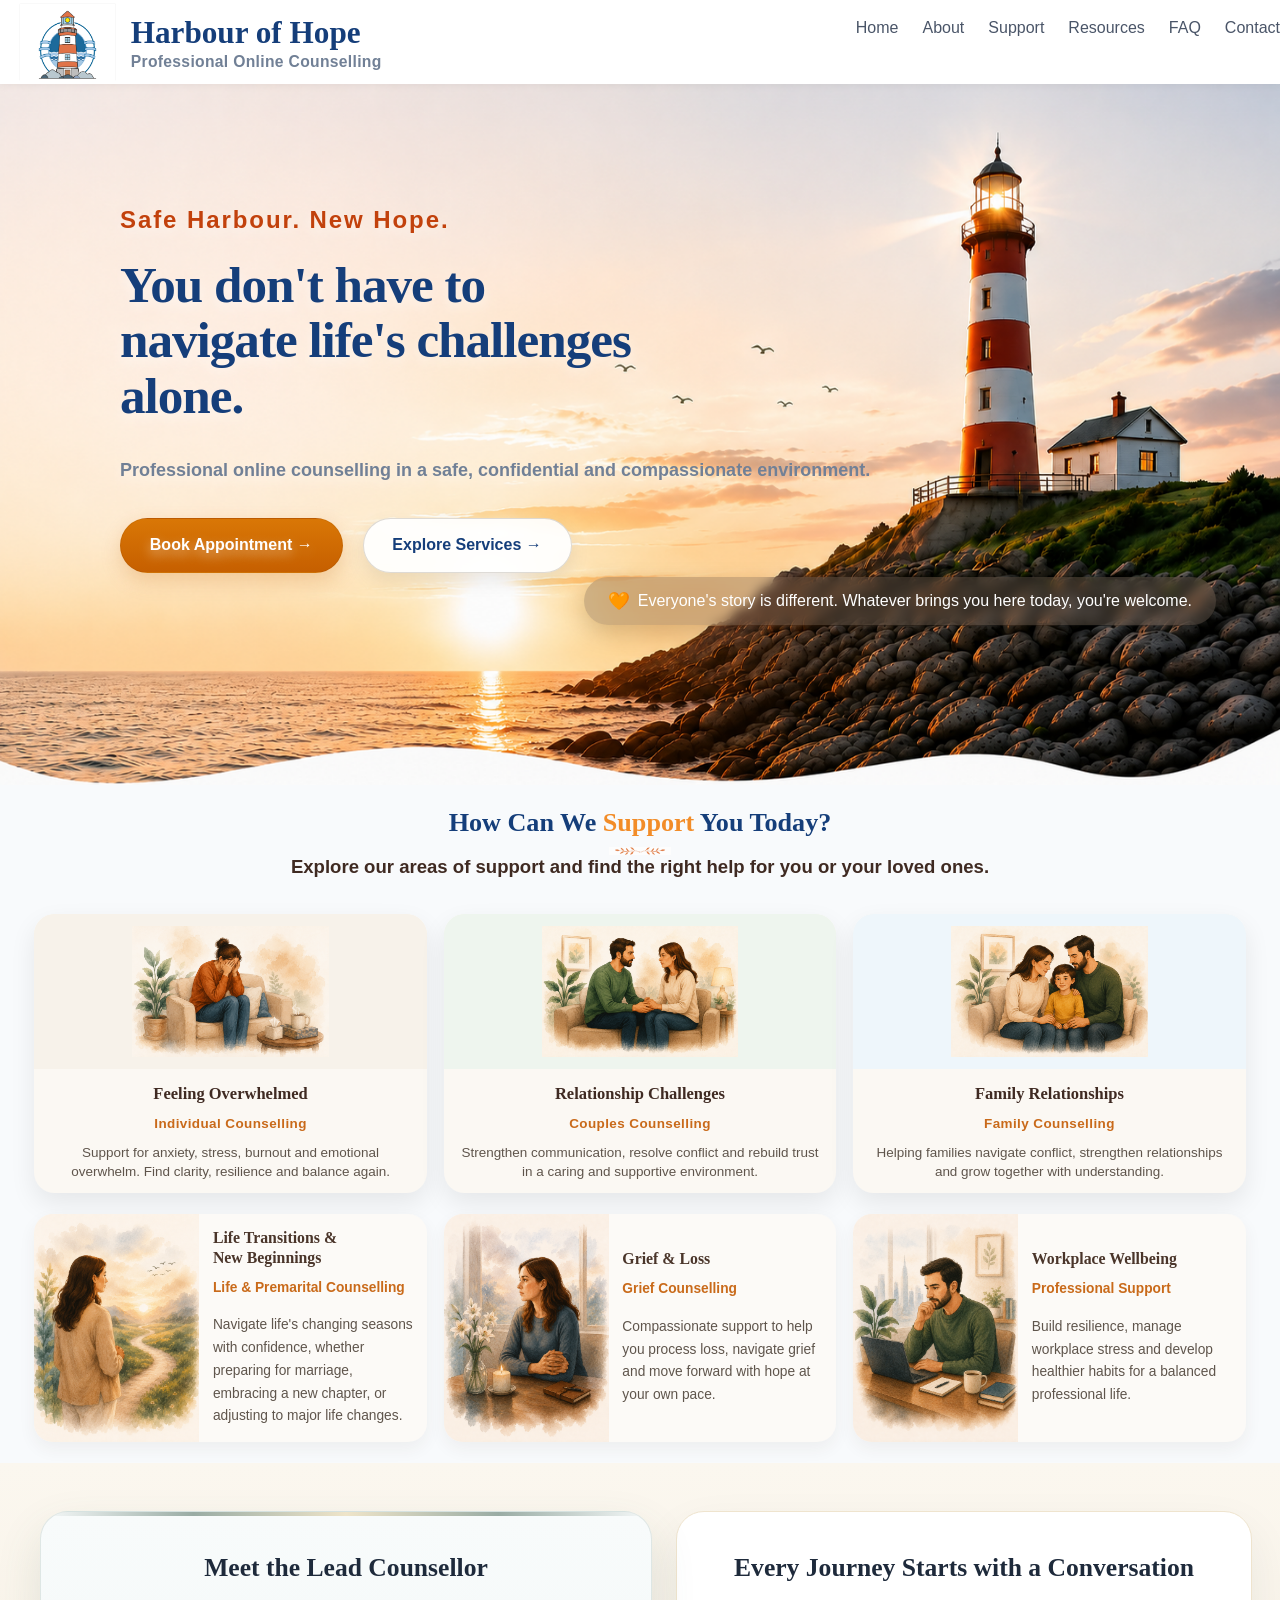
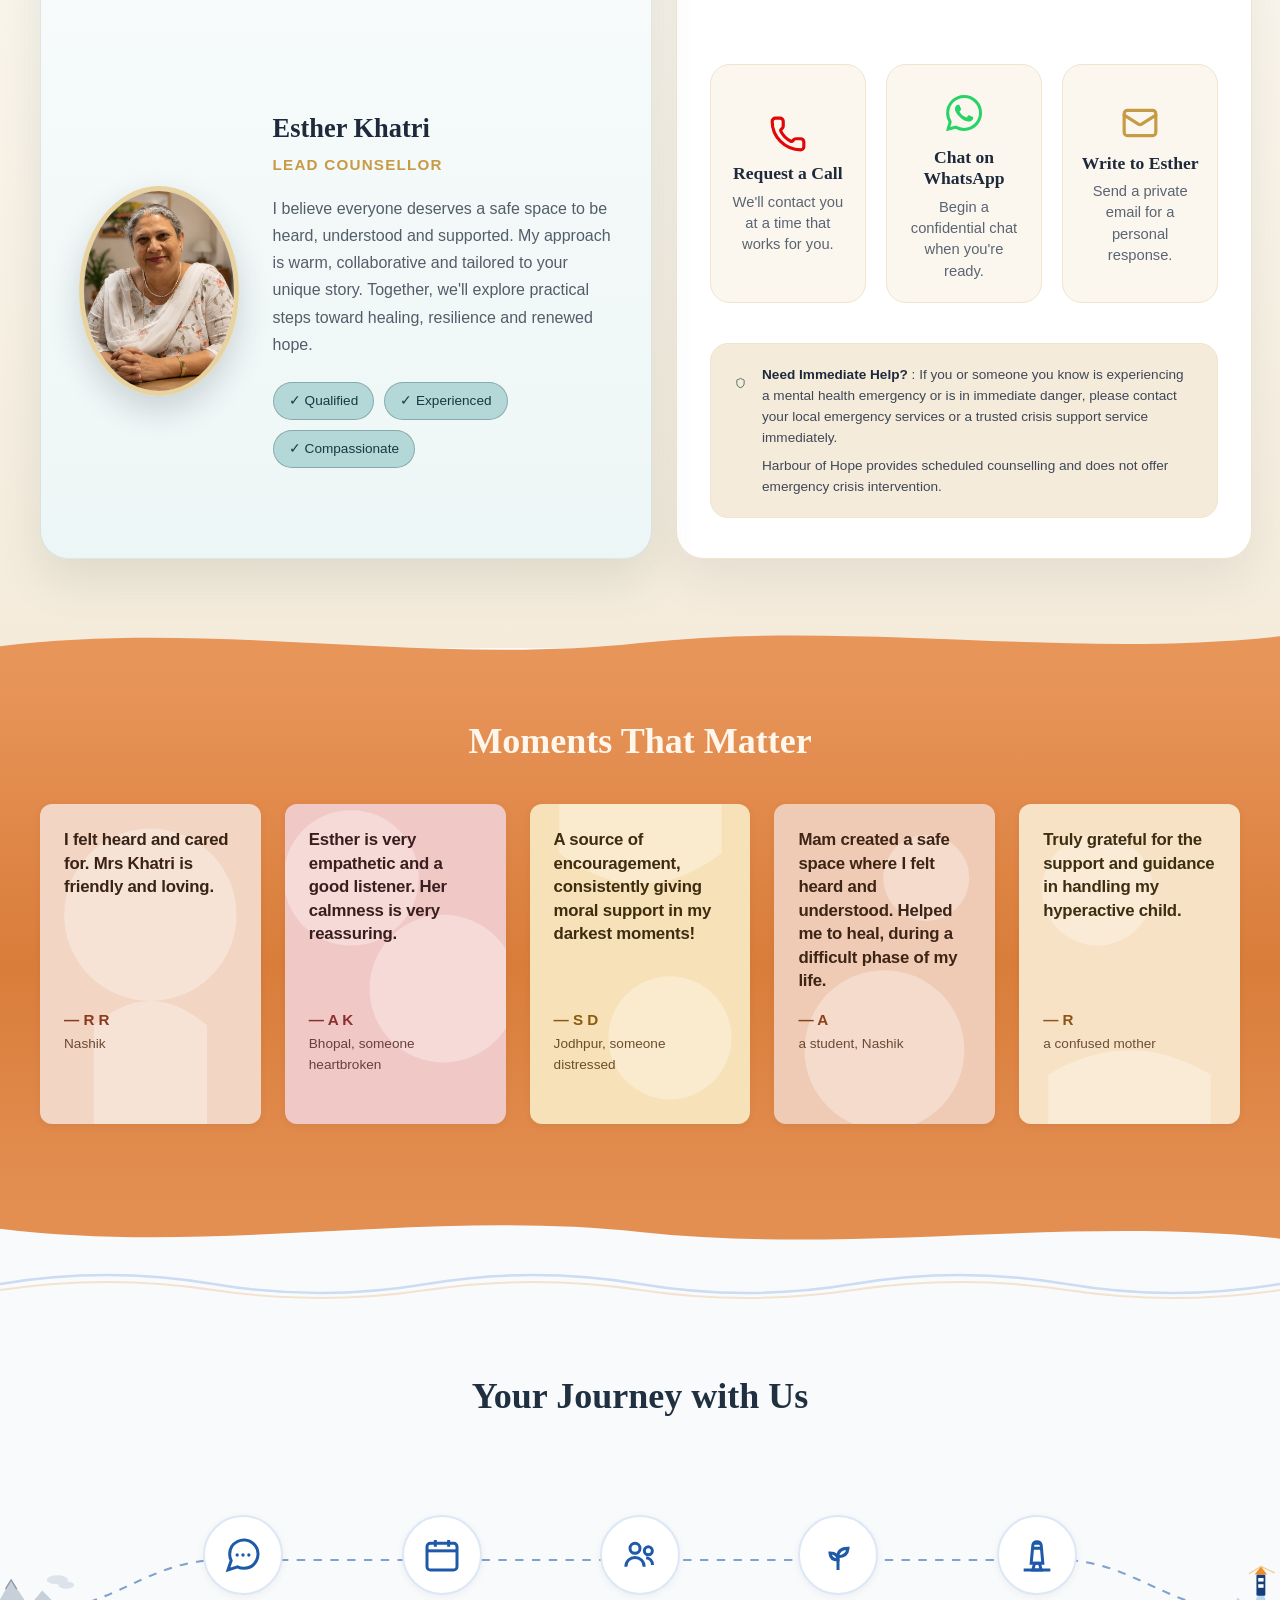
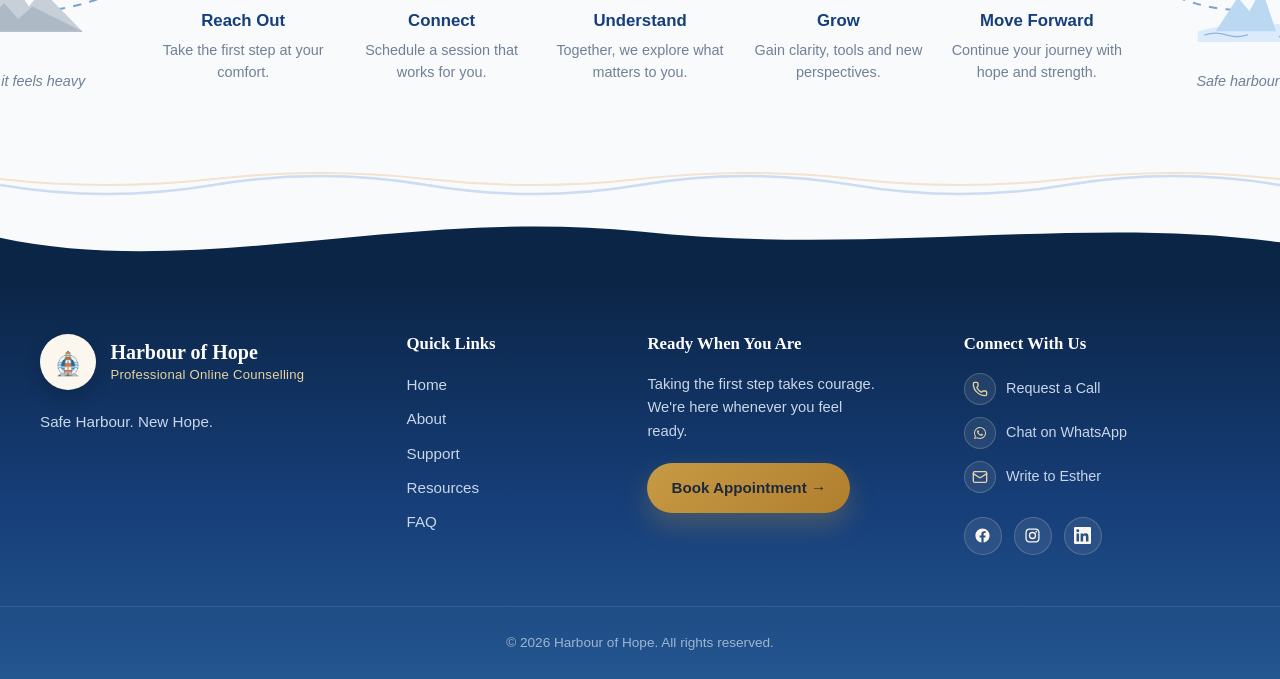
==== commit ddf74bb7: "search_engine_mapping" ====
--- a/index.html
+++ b/index.html
@@ -19,6 +19,8 @@
   <meta name="author" content="Harbour of Hope">
 
   <meta name="robots" content="index, follow">
+  <link rel="canonical" href="https://harbourofhope.github.io/">
+
 
   <!-- ==========================================
        Open Graph (Social Sharing)
@@ -30,7 +32,7 @@
     content="Professional Christian counselling with compassion, wisdom, and hope.">
   <meta property="og:type" content="website">
   <meta property="og:image" content="assets/images/logo/social-preview.jpg">
-  <meta property="og:url" content="https://www.harbourofhope.org">
+  <meta property="og:url" content="https://harbourofhope.github.io">
 
   <!-- ==========================================
        Theme Color
--- a/assets/css/main.css
+++ b/assets/css/main.css
@@ -0,0 +1,24 @@
+/* ==========================================================
+   Harbour of Hope Website
+   Main Stylesheet
+
+   This file imports all project stylesheets.
+   Keep the import order unchanged.
+========================================================== */
+
+/* Base */
+@import url("reset.css");
+@import url("variables.css");
+@import url("typography.css");
+
+/* Layout */
+@import url("layout.css");
+
+/* Components */
+@import url("components.css");
+
+/* Utilities */
+@import url("utilities.css");
+
+/* Responsive Overrides */
+@import url("responsive.css");
